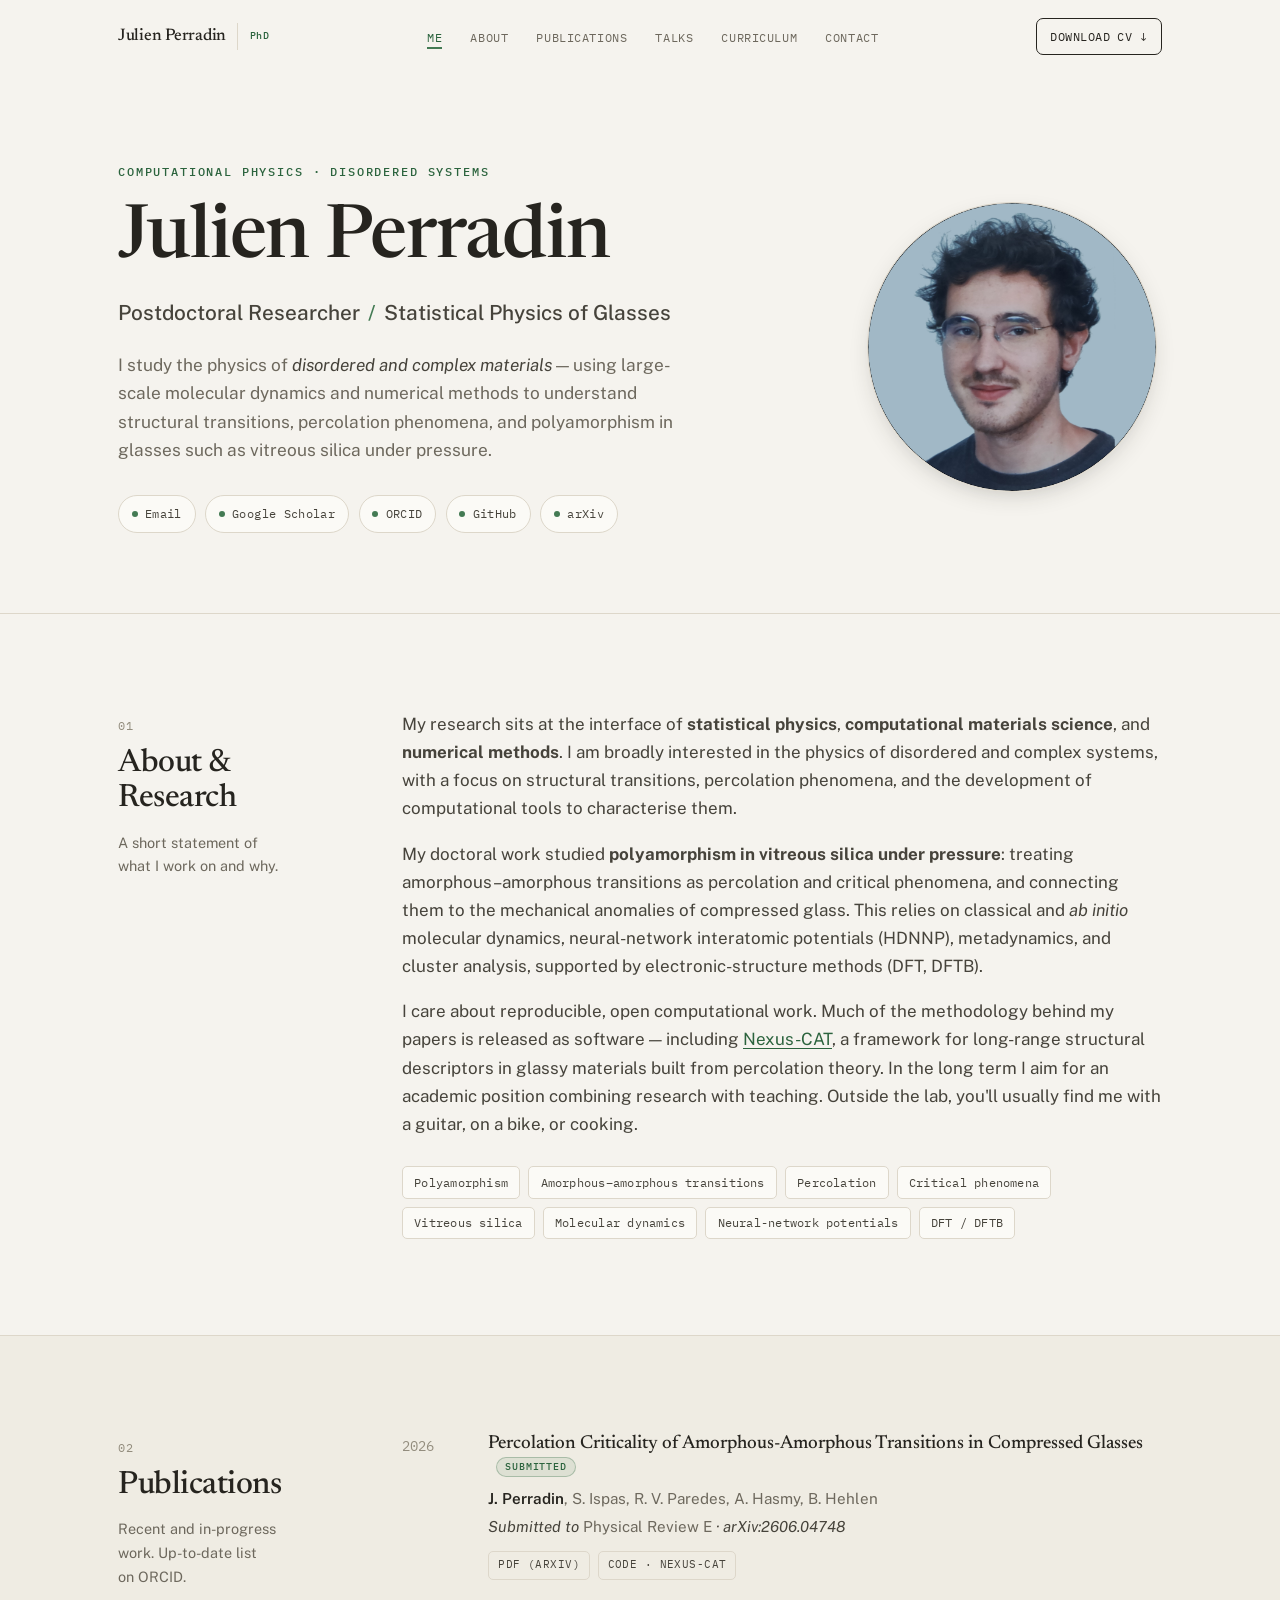
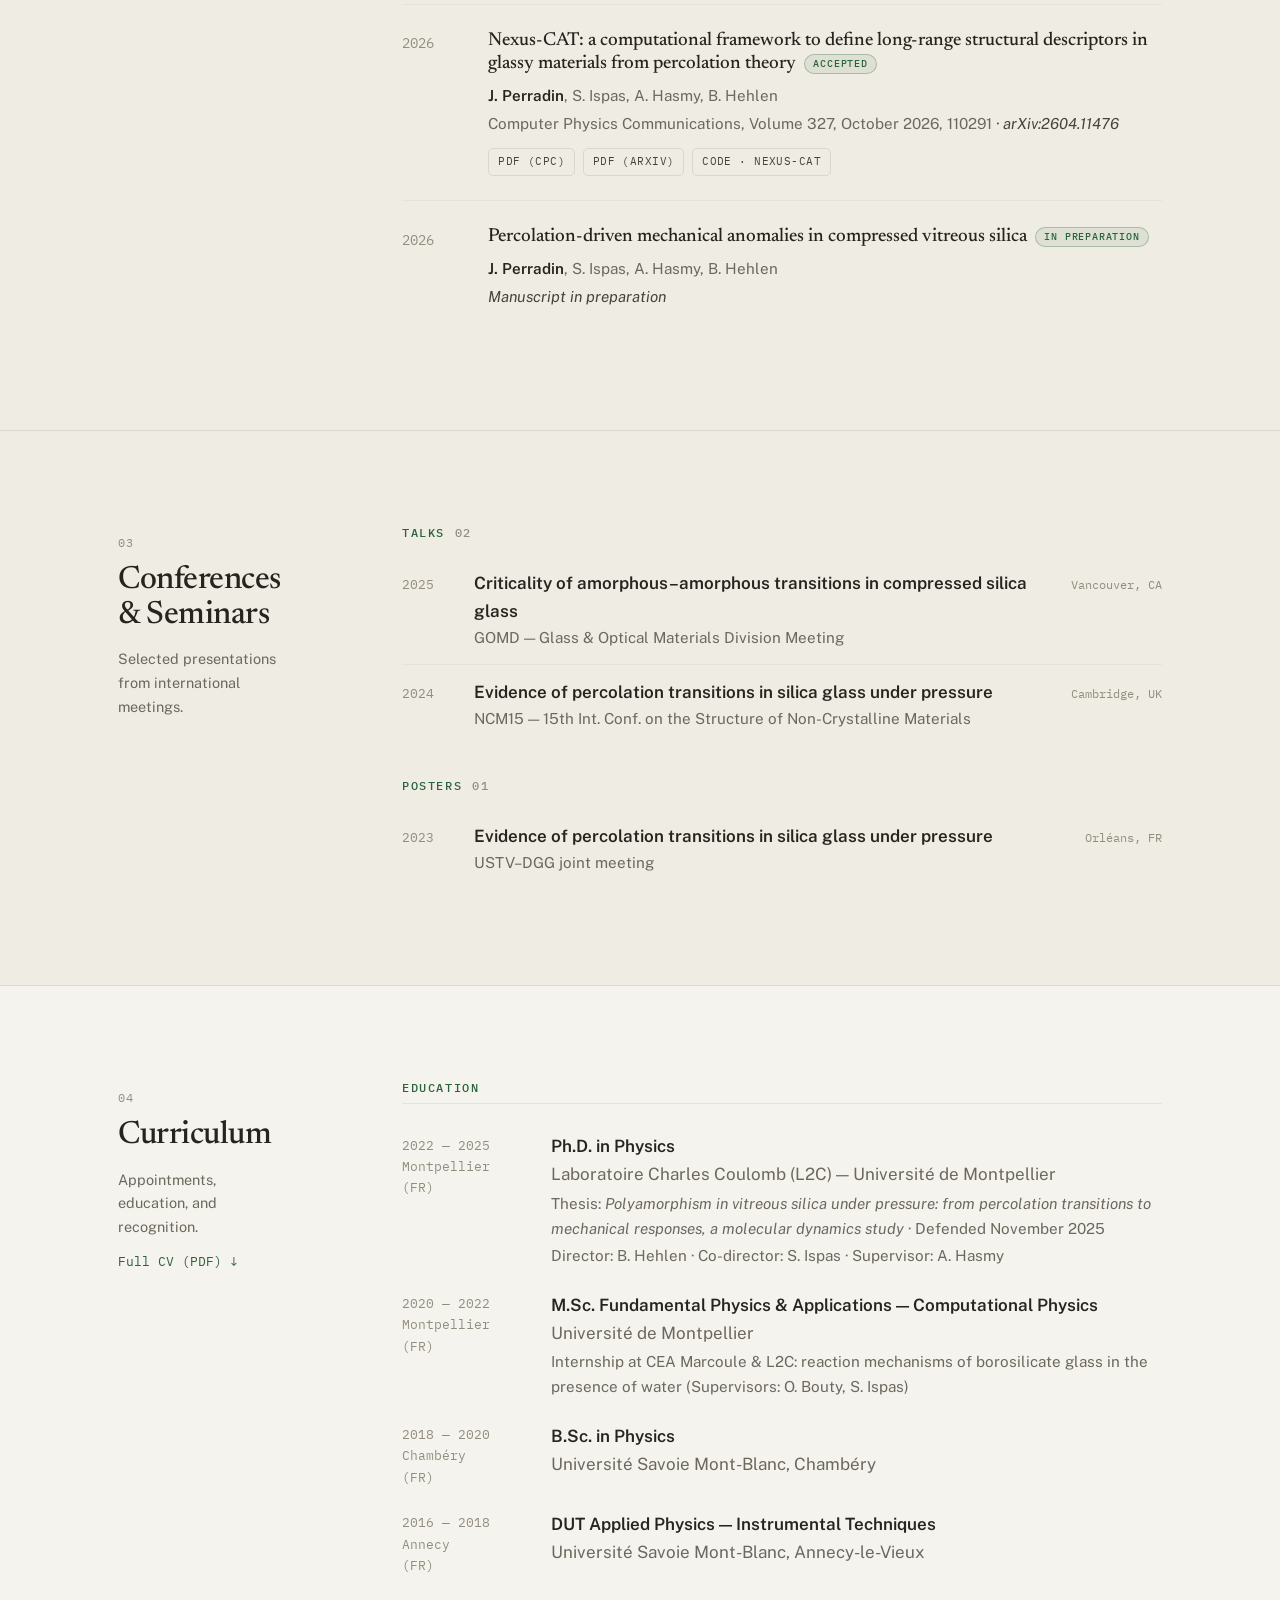
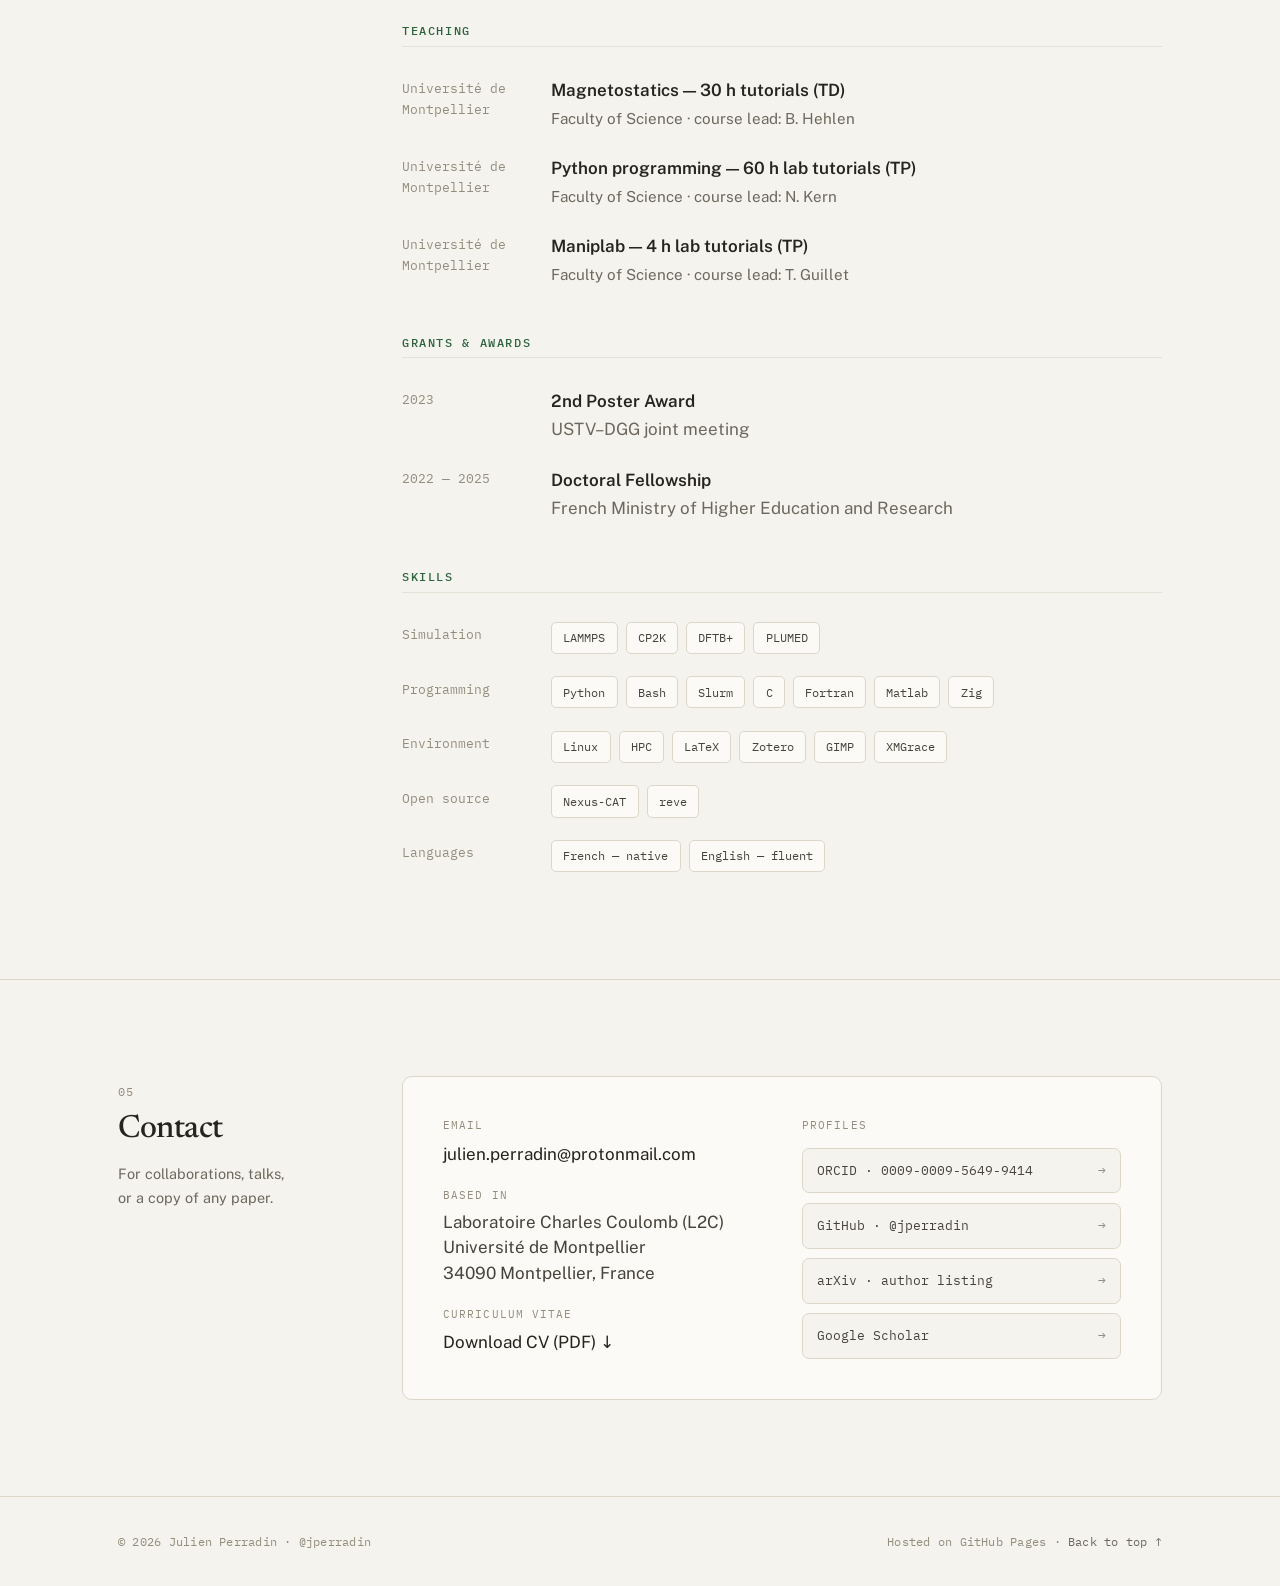
==== index.html @ b40b428d "update" ====
<!DOCTYPE html>
<html lang="en" data-direction="editorial" data-accent="sage">
<head>
<meta charset="UTF-8" />
<meta name="viewport" content="width=device-width, initial-scale=1.0" />
<title>Julien Perradin — Computational Physics of Disordered Materials</title>
<meta name="description" content="Dr. Julien Perradin — computational physicist working on statistical physics, disordered systems, and polyamorphism in glasses such as vitreous silica under pressure." />

<link rel="preconnect" href="https://fonts.googleapis.com" />
<link rel="preconnect" href="https://fonts.gstatic.com" crossorigin />
<link href="https://fonts.googleapis.com/css2?family=Newsreader:ital,opsz,wght@0,6..72,400;0,6..72,500;1,6..72,400;1,6..72,500&family=Public+Sans:wght@400;500;600;700&family=IBM+Plex+Mono:wght@400;500&display=swap" rel="stylesheet" />

<meta name="theme-color" content="#f5f3ee" />
<link rel="icon" href="assets/favicon.svg" type="image/svg+xml" />
<link rel="stylesheet" href="styles.css" />
</head>
<body>

<!-- ============================ HEADER ============================ -->
<header class="site-header" id="siteHeader">
  <nav class="nav" id="nav">
    <a href="#top" class="brand">
      <span>Julien Perradin</span>
      <span class="brand-mark">PhD</span>
    </a>
    <ul class="nav-links" id="navLinks">
      <li><a href="#me">Me</a></li>
      <li><a href="#about">About</a></li>
      <li><a href="#publications">Publications</a></li>
      <li><a href="#talks">Talks</a></li>
      <li><a href="#curriculum">Curriculum</a></li>
      <li><a href="#contact">Contact</a></li>
    </ul>
    <a href="assets/Perradin-CV.pdf" class="nav-cta" id="cvBtn">Download CV ↓</a>
    <button class="nav-toggle" id="navToggle" aria-label="Toggle menu" aria-expanded="false">
      <span></span><span></span><span></span>
    </button>
  </nav>
</header>

<main id="top">

  <!-- ============================ HERO ============================ -->
  <section class="hero wrap" id="me">
    <div class="hero-grid">
      <div>
        <span class="eyebrow">Computational Physics · Disordered Systems</span>
        <h1>Julien Perradin</h1>
        <p class="role">Postdoctoral Researcher<span class="sep">/</span>Statistical Physics of Glasses</p>
        <p class="lede">
          I study the physics of <em>disordered and complex materials</em> — using large-scale
          molecular dynamics and numerical methods to understand structural transitions,
          percolation phenomena, and polyamorphism in glasses such as vitreous silica under
          pressure.
        </p>
        <div class="quick-links">
          <a href="mailto:julien.perradin@protonmail.com"><span class="dot"></span>Email</a>
          <a href="https://scholar.google.com/citations?hl=en&user=xru1X6YAAAAJ" target="_blank" rel="noopener"><span class="dot"></span>Google Scholar</a>
          <a href="https://orcid.org/0009-0009-5649-9414" target="_blank" rel="noopener"><span class="dot"></span>ORCID</a>
          <a href="https://github.com/jperradin" target="_blank" rel="noopener"><span class="dot"></span>GitHub</a>
          <a href="https://arxiv.org/search/cond-mat?searchtype=author&query=Perradin,+J" target="_blank" rel="noopener"><span class="dot"></span>arXiv</a>
        </div>
      </div>
      <div class="portrait">
        <img src="assets/julien.jpg" alt="Portrait" width="580" height="580" />
      </div>
    </div>
  </section>

  <!-- ============================ ABOUT ============================ -->
  <section class="section" id="about">
    <div class="wrap section-grid">
      <div class="section-meta">
        <span class="num">01</span>
        <h2>About &amp; Research</h2>
        <p class="meta-note">A short statement of what I work on and why.</p>
      </div>
      <div class="prose">
        <p>
          My research sits at the interface of <strong>statistical physics</strong>,
          <strong>computational materials science</strong>, and <strong>numerical methods</strong>.
          I am broadly interested in the physics of disordered and complex systems, with a focus
          on structural transitions, percolation phenomena, and the development of computational
          tools to characterise them.
        </p>
        <p>
          My doctoral work studied <strong>polyamorphism in vitreous silica under pressure</strong>:
          treating amorphous–amorphous transitions as percolation and critical phenomena, and
          connecting them to the mechanical anomalies of compressed glass. This relies on classical
          and <em>ab initio</em> molecular dynamics, neural-network interatomic potentials (HDNNP),
          metadynamics, and cluster analysis, supported by electronic-structure methods (DFT, DFTB).
        </p>
        <p>
          I care about reproducible, open computational work. Much of the methodology behind my
          papers is released as software — including <a href="https://github.com/jperradin" target="_blank" rel="noopener">Nexus-CAT</a>,
          a framework for long-range structural descriptors in glassy materials built from
          percolation theory. In the long term I aim for an academic position combining research
          with teaching. Outside the lab, you'll usually find me with a guitar, on a bike, or cooking.
        </p>
        <div class="topics" role="list" aria-label="Research topics">
          <span role="listitem">Polyamorphism</span>
          <span role="listitem">Amorphous–amorphous transitions</span>
          <span role="listitem">Percolation</span>
          <span role="listitem">Critical phenomena</span>
          <span role="listitem">Vitreous silica</span>
          <span role="listitem">Molecular dynamics</span>
          <span role="listitem">Neural-network potentials</span>
          <span role="listitem">DFT / DFTB</span>
        </div>
      </div>
    </div>
  </section>

  <!-- ============================ PUBLICATIONS ============================ -->
  <section class="section section--alt" id="publications">
    <div class="wrap section-grid">
      <div class="section-meta">
        <span class="num">02</span>
        <h2>Publications</h2>
        <p class="meta-note">Recent and in-progress work. Up-to-date list on ORCID.</p>
      </div>
      <div class="pub-list">

        <article class="pub">
          <div class="year">2026</div>
          <div>
            <div class="pub-title">Percolation Criticality of Amorphous-Amorphous Transitions in Compressed Glasses<span class="status">submitted</span></div>
            <div class="authors"><span class="me">J. Perradin</span>, S. Ispas, R. V. Paredes, A. Hasmy, B. Hehlen</div>
            <div class="venue">Submitted to <span class="vol">Physical Review E</span> · arXiv:2606.04748</div>
            <div class="pub-links">
              <a href="https://arxiv.org/abs/2606.04748" target="_blank" rel="noopener">PDF (arXiv)</a>
              <a href="https://github.com/jperradin" target="_blank" rel="noopener">Code · Nexus-CAT</a>
            </div>
          </div>
        </article>

        <article class="pub">
          <div class="year">2026</div>
          <div>
            <div class="pub-title">Nexus-CAT: a computational framework to define long-range structural descriptors in glassy materials from percolation theory<span class="status">accepted</span></div>
            <div class="authors"><span class="me">J. Perradin</span>, S. Ispas, A. Hasmy, B. Hehlen</div>
            <div class="venue"><span class="vol">Computer Physics Communications, Volume 327, October 2026, 110291</span> · arXiv:2604.11476</div>
            <div class="pub-links">
              <a href="https://doi.org/10.1016/j.cpc.2026.110291" target="_blank" rel="noopener">PDF (CPC)</a>
              <a href="https://arxiv.org/abs/2604.11476" target="_blank" rel="noopener">PDF (arXiv)</a>
              <a href="https://github.com/jperradin" target="_blank" rel="noopener">Code · Nexus-CAT</a>
            </div>
          </div>
        </article>

        <article class="pub">
          <div class="year">2026</div>
          <div>
            <div class="pub-title">Percolation-driven mechanical anomalies in compressed vitreous silica<span class="status">in preparation</span></div>
            <div class="authors"><span class="me">J. Perradin</span>, S. Ispas, A. Hasmy, B. Hehlen</div>
            <div class="venue">Manuscript in preparation</div>
          </div>
        </article>

      </div>
    </div>
  </section>

  <!-- ============================ TALKS ============================ -->
  <section class="section section--alt" id="talks">
    <div class="wrap section-grid">
      <div class="section-meta">
        <span class="num">03</span>
        <h2>Conferences &amp; Seminars</h2>
        <p class="meta-note">Selected presentations from international meetings.</p>
      </div>
      <div>
        <div class="talks-group">
          <h3>Talks <span class="count">02</span></h3>
          <div class="talk">
            <div class="yr">2025</div>
            <div class="body">
              <div class="t-title">Criticality of amorphous–amorphous transitions in compressed silica glass</div>
              <div class="t-where">GOMD — Glass &amp; Optical Materials Division Meeting</div>
            </div>
            <div class="place">Vancouver, CA</div>
          </div>
          <div class="talk">
            <div class="yr">2024</div>
            <div class="body">
              <div class="t-title">Evidence of percolation transitions in silica glass under pressure</div>
              <div class="t-where">NCM15 — 15th Int. Conf. on the Structure of Non-Crystalline Materials</div>
            </div>
            <div class="place">Cambridge, UK</div>
          </div>
        </div>

        <div class="talks-group">
          <h3>Posters <span class="count">01</span></h3>
          <div class="talk">
            <div class="yr">2023</div>
            <div class="body">
              <div class="t-title">Evidence of percolation transitions in silica glass under pressure</div>
              <div class="t-where">USTV–DGG joint meeting</div>
            </div>
            <div class="place">Orléans, FR</div>
          </div>
        </div>
      </div>
    </div>
  </section>

  <!-- ============================ CURRICULUM ============================ -->
  <section class="section" id="curriculum">
    <div class="wrap section-grid">
      <div class="section-meta">
        <span class="num">04</span>
        <h2>Curriculum</h2>
        <p class="meta-note">Appointments, education, and recognition.</p>
        <p class="meta-note" style="margin-top:.6rem">
          <a href="assets/Perradin-CV.pdf" style="color:var(--accent-strong);font-family:var(--font-mono);font-size:.8rem;text-decoration:none">Full CV (PDF) ↓</a>
        </p>
      </div>
      <div>
        <div class="cv-block">
          <h3>Education</h3>
          <div class="cv-entry">
            <div class="when">2022 — 2025<br />Montpellier<br />(FR)</div>
            <div class="what">
              <div class="role">Ph.D. in Physics</div>
              <div class="place">Laboratoire Charles Coulomb (L2C) — Université de Montpellier</div>
              <div class="detail">Thesis: <em>Polyamorphism in vitreous silica under pressure: from percolation transitions to mechanical responses, a molecular dynamics study</em> · Defended November 2025</div>
              <div class="detail">Director: B. Hehlen · Co-director: S. Ispas · Supervisor: A. Hasmy</div>
            </div>
          </div>
          <div class="cv-entry">
            <div class="when">2020 — 2022<br />Montpellier<br />(FR)</div>
            <div class="what">
              <div class="role">M.Sc. Fundamental Physics &amp; Applications — Computational Physics</div>
              <div class="place">Université de Montpellier</div>
              <div class="detail">Internship at CEA Marcoule &amp; L2C: reaction mechanisms of borosilicate glass in the presence of water (Supervisors: O. Bouty, S. Ispas)</div>
            </div>
          </div>
          <div class="cv-entry">
            <div class="when">2018 — 2020<br />Chambéry<br />(FR)</div>
            <div class="what">
              <div class="role">B.Sc. in Physics</div>
              <div class="place">Université Savoie Mont-Blanc, Chambéry</div>
            </div>
          </div>
          <div class="cv-entry">
            <div class="when">2016 — 2018<br />Annecy<br />(FR)</div>
            <div class="what">
              <div class="role">DUT Applied Physics — Instrumental Techniques</div>
              <div class="place">Université Savoie Mont-Blanc, Annecy-le-Vieux</div>
            </div>
          </div>
        </div>

        <div class="cv-block">
          <h3>Teaching</h3>
          <div class="cv-entry">
            <div class="when">Université de<br />Montpellier</div>
            <div class="what">
              <div class="role">Magnetostatics — 30 h tutorials (TD)</div>
              <div class="detail">Faculty of Science · course lead: B. Hehlen</div>
            </div>
          </div>
          <div class="cv-entry">
            <div class="when">Université de<br />Montpellier</div>
            <div class="what">
              <div class="role">Python programming — 60 h lab tutorials (TP)</div>
              <div class="detail">Faculty of Science · course lead: N. Kern</div>
            </div>
          </div>
          <div class="cv-entry">
            <div class="when">Université de<br />Montpellier</div>
            <div class="what">
              <div class="role">Maniplab — 4 h lab tutorials (TP)</div>
              <div class="detail">Faculty of Science · course lead: T. Guillet</div>
            </div>
          </div>
        </div>

        <div class="cv-block">
          <h3>Grants &amp; Awards</h3>
          <div class="cv-entry">
            <div class="when">2023</div>
            <div class="what"><div class="role">2nd Poster Award</div><div class="place">USTV–DGG joint meeting</div></div>
          </div>
          <div class="cv-entry">
            <div class="when">2022 — 2025</div>
            <div class="what"><div class="role">Doctoral Fellowship</div><div class="place">French Ministry of Higher Education and Research</div></div>
          </div>
        </div>

        <div class="cv-block">
          <h3>Skills</h3>
          <div class="cv-entry">
            <div class="when">Simulation</div>
            <div class="what"><div class="skills"><span>LAMMPS</span><span>CP2K</span><span>DFTB+</span><span>PLUMED</span></div></div>
          </div>
          <div class="cv-entry">
            <div class="when">Programming</div>
            <div class="what"><div class="skills"><span>Python</span><span>Bash</span><span>Slurm</span><span>C</span><span>Fortran</span><span>Matlab</span><span>Zig</span></div></div>
          </div>
          <div class="cv-entry">
            <div class="when">Environment</div>
            <div class="what"><div class="skills"><span>Linux</span><span>HPC</span><span>LaTeX</span><span>Zotero</span><span>GIMP</span><span>XMGrace</span></div></div>
          </div>
          <div class="cv-entry">
            <div class="when">Open source</div>
            <div class="what"><div class="skills"><span>Nexus-CAT</span><span>reve</span></div></div>
          </div>
          <div class="cv-entry">
            <div class="when">Languages</div>
            <div class="what"><div class="skills"><span>French — native</span><span>English — fluent</span></div></div>
          </div>
        </div>
      </div>
    </div>
  </section>


  <!-- ============================ CONTACT ============================ -->
  <section class="section" id="contact">
    <div class="wrap section-grid">
      <div class="section-meta">
        <span class="num">05</span>
        <h2>Contact</h2>
        <p class="meta-note">For collaborations, talks, or a copy of any paper.</p>
      </div>
      <div class="contact-card">
        <div>
          <div class="field">
            <span class="lbl">Email</span>
            <a href="mailto:julien.perradin@protonmail.com">julien.perradin@protonmail.com</a>
          </div>
          <div class="field">
            <span class="lbl">Based in</span>
            <address>
              Laboratoire Charles Coulomb (L2C)<br />
              Université de Montpellier<br />
              34090 Montpellier, France
            </address>
          </div>
          <div class="field">
            <span class="lbl">Curriculum Vitae</span>
            <a href="assets/Perradin-CV.pdf">Download CV (PDF) ↓</a>
          </div>
        </div>
        <div>
          <div class="field" style="margin-bottom:.8rem">
            <span class="lbl">Profiles</span>
          </div>
          <div class="social-row">
            <a href="https://orcid.org/0009-0009-5649-9414" target="_blank" rel="noopener"><span>ORCID · 0009-0009-5649-9414</span><span class="arr">→</span></a>
            <a href="https://github.com/jperradin" target="_blank" rel="noopener"><span>GitHub · @jperradin</span><span class="arr">→</span></a>
            <a href="https://arxiv.org/search/cond-mat?searchtype=author&query=Perradin,+J" target="_blank" rel="noopener"><span>arXiv · author listing</span><span class="arr">→</span></a>
            <a href="https://scholar.google.com/citations?hl=en&user=xru1X6YAAAAJ" target="_blank" rel="noopener"><span>Google Scholar</span><span class="arr">→</span></a>
          </div>
        </div>
      </div>
    </div>
  </section>

</main>

<!-- ============================ FOOTER ============================ -->
<footer class="site-footer">
  <div class="wrap">
    <p>© <span id="year">2026</span> Julien Perradin · @jperradin</p>
    <p>Hosted on GitHub Pages · <a href="#top">Back to top ↑</a></p>
  </div>
</footer>

<script src="main.js"></script>


</body>
</html>
---- styles.css ----
/* ============================================================
   Julien Perradin — academic site
   Palette: warm stone + sage. Three switchable type directions.
   Theming is driven entirely by [data-direction] / [data-accent]
   on <html>, so the site needs no JS to render a chosen look.
   ============================================================ */

/* ---- Reset ------------------------------------------------ */
*, *::before, *::after { box-sizing: border-box; }
* { margin: 0; padding: 0; }
html { -webkit-text-size-adjust: 100%; scroll-behavior: smooth; scroll-padding-top: 92px; }
img { max-width: 100%; display: block; }
a { color: inherit; }

/* ---- Color tokens ----------------------------------------- */
:root {
  --bg:        #f5f3ee;
  --bg-2:      #efece3;
  --surface:   #fbfaf6;
  --ink:       #26241f;
  --ink-soft:  #46433b;
  --muted:     #6d685d;
  --faint:     #938d7e;
  --line:      #ddd7ca;
  --line-soft: #e7e2d7;

  /* accent (sage default) — L/C held constant, only hue varies between options */
  --accent:        oklch(0.53 0.085 152);
  --accent-strong: oklch(0.45 0.085 152);
  --accent-tint:   oklch(0.53 0.085 152 / 0.10);

  --maxw: 1140px;
  --gut: clamp(1.25rem, 4vw, 3rem);

  --head-weight: 500;
  --head-spacing: -0.015em;

  --font-display: 'Newsreader', Georgia, serif;
  --font-body: 'Public Sans', system-ui, sans-serif;
  --font-mono: 'IBM Plex Mono', ui-monospace, monospace;
}

/* ---- Base ------------------------------------------------- */
body {
  font-family: var(--font-body);
  background: var(--bg);
  color: var(--ink);
  font-size: 17px;
  line-height: 1.65;
  font-weight: 400;
  -webkit-font-smoothing: antialiased;
  text-rendering: optimizeLegibility;
}

h1, h2, h3, h4 {
  font-family: var(--font-display);
  font-weight: var(--head-weight);
  letter-spacing: var(--head-spacing);
  line-height: 1.1;
  color: var(--ink);
  text-wrap: balance;
}

p { text-wrap: pretty; }

/* mono label utility */
.eyebrow {
  font-family: var(--font-mono);
  font-size: 0.72rem;
  letter-spacing: 0.16em;
  text-transform: uppercase;
  color: var(--accent-strong);
  font-weight: 500;
}

/* ---- Layout primitives ------------------------------------ */
.wrap { max-width: var(--maxw); margin: 0 auto; padding-inline: var(--gut); }

.section { padding-block: clamp(3.5rem, 8vw, 6rem); border-top: 1px solid var(--line); }
.section--alt { background: var(--bg-2); }

.section-grid {
  display: grid;
  grid-template-columns: 220px 1fr;
  gap: clamp(2rem, 5vw, 5rem);
  align-items: start;
}
.section-meta { position: sticky; top: 108px; }
.section-meta .num {
  font-family: var(--font-mono);
  font-size: 0.72rem;
  color: var(--faint);
  letter-spacing: 0.1em;
}
.section-meta h2 {
  font-size: clamp(1.5rem, 2.6vw, 2rem);
  margin-top: 0.5rem;
}
.section-meta .meta-note {
  margin-top: 0.9rem;
  font-size: 0.9rem;
  color: var(--muted);
  max-width: 19ch;
}

@media (max-width: 820px) {
  .section-grid { grid-template-columns: 1fr; gap: 1.75rem; }
  .section-meta { position: static; }
  .section-meta .meta-note { max-width: 40ch; }
}

/* ============================================================
   Header / nav
   ============================================================ */
.site-header {
  position: sticky; top: 0; z-index: 50;
  background: color-mix(in oklab, var(--bg) 88%, transparent);
  backdrop-filter: saturate(140%) blur(10px);
  border-bottom: 1px solid transparent;
  transition: border-color .25s, padding .25s, background .25s;
}
.site-header.scrolled { border-bottom-color: var(--line); }
.nav {
  max-width: var(--maxw); margin: 0 auto;
  padding: 1.1rem var(--gut);
  display: flex; align-items: center; justify-content: space-between;
  gap: 1.5rem;
  transition: padding .25s;
}
.site-header.scrolled .nav { padding-block: 0.7rem; }
.brand {
  font-family: var(--font-display);
  font-weight: var(--head-weight);
  font-size: 1.05rem;
  letter-spacing: var(--head-spacing);
  text-decoration: none;
  display: flex; align-items: center; gap: 0.7rem;
  white-space: nowrap;
}
.brand .brand-mark {
  font-family: var(--font-mono);
  font-size: 0.62rem;
  color: var(--accent-strong);
  letter-spacing: 0.08em;
  flex: none;
  padding-left: 0.7rem;
  border-left: 1px solid var(--line);
  align-self: stretch;
  display: flex; align-items: center;
}
.nav-links { display: flex; align-items: center; gap: 0.35rem; list-style: none; }
.nav-links a {
  font-family: var(--font-mono);
  font-size: 0.74rem;
  letter-spacing: 0.05em;
  text-transform: uppercase;
  text-decoration: none;
  color: var(--muted);
  padding: 0.5rem 0.7rem;
  border-radius: 6px;
  transition: color .15s, background .15s;
  position: relative;
}
.nav-links a:hover { color: var(--ink); }
.nav-links a.active { color: var(--accent-strong); }
.nav-links a.active::after {
  content: ""; position: absolute; left: 0.7rem; right: 0.7rem; bottom: 0.28rem;
  height: 1.5px; background: var(--accent);
}
.nav-cta {
  font-family: var(--font-mono);
  font-size: 0.74rem; letter-spacing: 0.04em;
  text-transform: uppercase; text-decoration: none;
  padding: 0.5rem 0.85rem;
  border: 1px solid var(--ink);
  border-radius: 7px;
  color: var(--ink);
  transition: background .15s, color .15s;
  white-space: nowrap;
}
.nav-cta:hover { background: var(--ink); color: var(--bg); }

.nav-toggle { display: none; background: none; border: 0; cursor: pointer; padding: 0.4rem; }
.nav-toggle span { display: block; width: 22px; height: 2px; background: var(--ink); margin: 4px 0; transition: .25s; }

@media (max-width: 760px) {
  .nav-links, .nav > .nav-cta { 
    position: absolute; top: 100%; left: 0; right: 0;
    flex-direction: column; align-items: stretch;
    background: var(--surface);
    border-bottom: 1px solid var(--line);
    padding: 0.75rem var(--gut) 1.25rem;
    gap: 0.15rem;
    transform: translateY(-8px); opacity: 0; pointer-events: none;
    transition: .2s;
  }
  .nav.open .nav-links { transform: none; opacity: 1; pointer-events: auto; }
  .nav-links a { padding: 0.7rem 0.5rem; font-size: 0.8rem; }
  .nav-links a.active::after { display: none; }
  .nav-cta { display: none; }
  .nav-toggle { display: block; }
}

/* ============================================================
   Hero
   ============================================================ */
.hero { padding-top: clamp(3rem, 7vw, 5.5rem); padding-bottom: clamp(3rem, 7vw, 5rem); }
.hero-grid {
  display: grid;
  grid-template-columns: 1fr 300px;
  gap: clamp(2rem, 5vw, 4.5rem);
  align-items: center;
}
.hero .eyebrow { margin-bottom: 1.4rem; display: block; }
.hero h1 {
  font-size: clamp(2.6rem, 6.5vw, 4.6rem);
  line-height: 1.02;
  margin-bottom: 1.1rem;
}
.hero .role {
  font-size: clamp(1.05rem, 2vw, 1.3rem);
  color: var(--ink-soft);
  font-weight: 500;
  margin-bottom: 1.3rem;
}
.hero .role .sep { color: var(--accent); padding: 0 0.4em; }
.hero .lede {
  font-size: 1.08rem;
  color: var(--muted);
  max-width: 54ch;
  margin-bottom: 1.9rem;
}
.hero .lede em { color: var(--ink-soft); font-style: italic; }

.quick-links { display: flex; flex-wrap: wrap; gap: 0.6rem; }
.quick-links a {
  font-family: var(--font-mono);
  font-size: 0.74rem; letter-spacing: 0.03em;
  text-decoration: none; color: var(--ink-soft);
  display: inline-flex; align-items: center; gap: 0.45rem;
  padding: 0.5rem 0.8rem;
  border: 1px solid var(--line);
  border-radius: 999px;
  background: var(--surface);
  transition: border-color .15s, color .15s, transform .15s;
}
.quick-links a:hover { border-color: var(--accent); color: var(--accent-strong); transform: translateY(-1px); }
.quick-links a .dot { width: 6px; height: 6px; border-radius: 50%; background: var(--accent); }

/* portrait */
.portrait {
  display: flex; align-items: center; justify-content: center;
}
.portrait img {
  width: clamp(190px, 24vw, 290px); height: clamp(190px, 24vw, 290px);
  border-radius: 50%; object-fit: cover;
  border: 1px solid var(--line);
  box-shadow: 0 8px 30px -16px rgba(38,36,31,0.45);
}

@media (max-width: 820px) {
  .hero-grid { grid-template-columns: 1fr; }
  .portrait { justify-content: flex-start; order: -1; }
  .portrait img { width: 168px; height: 168px; }
}

/* ============================================================
   About / research statement
   ============================================================ */
.prose p + p { margin-top: 1.1rem; }
.prose p { color: var(--ink-soft); }
.prose a { color: var(--accent-strong); text-underline-offset: 3px; text-decoration-thickness: 1px; }

.topics { display: flex; flex-wrap: wrap; gap: 0.5rem; margin-top: 1.8rem; }
.topics span {
  font-family: var(--font-mono);
  font-size: 0.72rem; letter-spacing: 0.02em;
  color: var(--ink-soft);
  border: 1px solid var(--line);
  background: var(--surface);
  padding: 0.35rem 0.7rem; border-radius: 5px;
}

/* ============================================================
   Publications
   ============================================================ */
.pub-list { display: flex; flex-direction: column; }
.pub {
  display: grid;
  grid-template-columns: 64px 1fr;
  gap: 1.4rem;
  padding: 1.5rem 0;
  border-top: 1px solid var(--line-soft);
}
.pub:first-child { border-top: 0; padding-top: 0; }
.pub .year { font-family: var(--font-mono); font-size: 0.85rem; color: var(--faint); padding-top: 0.2rem; }
.pub .pub-title { font-size: 1.18rem; font-weight: var(--head-weight); font-family: var(--font-display); line-height: 1.25; margin-bottom: 0.45rem; }
.pub .authors { font-size: 0.95rem; color: var(--muted); margin-bottom: 0.2rem; }
.pub .authors .me { color: var(--ink); font-weight: 600; }
.pub .venue { font-size: 0.95rem; color: var(--ink-soft); font-style: italic; }
.pub .venue .vol { font-style: normal; color: var(--muted); }
.pub .status {
  display: inline-block;
  font-family: var(--font-mono); font-size: 0.62rem; letter-spacing: 0.08em; text-transform: uppercase;
  color: var(--accent-strong); background: var(--accent-tint);
  border: 1px solid color-mix(in oklab, var(--accent) 35%, transparent);
  padding: 0.18rem 0.5rem; border-radius: 999px; vertical-align: 0.12em; margin-left: 0.5rem;
}
.pub-links { display: flex; flex-wrap: wrap; gap: 0.5rem; margin-top: 0.7rem; }
.pub-links a {
  font-family: var(--font-mono); font-size: 0.68rem; letter-spacing: 0.04em; text-transform: uppercase;
  text-decoration: none; color: var(--ink-soft);
  border: 1px solid var(--line); border-radius: 5px;
  padding: 0.28rem 0.55rem;
  transition: border-color .15s, color .15s, background .15s;
}
.pub-links a:hover { border-color: var(--accent); color: var(--accent-strong); background: var(--accent-tint); }

@media (max-width: 540px) {
  .pub { grid-template-columns: 1fr; gap: 0.4rem; }
  .pub .year { padding-top: 0; }
}

/* ============================================================
   Curriculum
   ============================================================ */
.cv-block + .cv-block { margin-top: 2.4rem; }
.cv-block > h3 {
  font-family: var(--font-mono);
  font-size: 0.72rem; letter-spacing: 0.14em; text-transform: uppercase;
  color: var(--accent-strong); font-weight: 500;
  margin-bottom: 1.1rem; padding-bottom: 0.5rem; border-bottom: 1px solid var(--line-soft);
}
.cv-entry {
  display: grid; grid-template-columns: 130px 1fr; gap: 1.2rem;
  padding: 0.7rem 0;
}
.cv-entry .when { font-family: var(--font-mono); font-size: 0.8rem; color: var(--faint); padding-top: 0.15rem; }
.cv-entry .what .role { font-weight: 600; color: var(--ink); }
.cv-entry .what .place { color: var(--muted); }
.cv-entry .what .detail { color: var(--muted); font-size: 0.95rem; margin-top: 0.15rem; }

.skills { display: flex; flex-wrap: wrap; gap: 0.5rem; }
.skills span {
  font-family: var(--font-mono); font-size: 0.72rem;
  color: var(--ink-soft); border: 1px solid var(--line);
  background: var(--surface); padding: 0.35rem 0.7rem; border-radius: 5px;
}

@media (max-width: 540px) {
  .cv-entry { grid-template-columns: 1fr; gap: 0.2rem; }
}

/* ============================================================
   Conferences & seminars
   ============================================================ */
.talks-group + .talks-group { margin-top: 2.2rem; }
.talks-group > h3 {
  font-family: var(--font-mono); font-size: 0.72rem; letter-spacing: 0.14em; text-transform: uppercase;
  color: var(--accent-strong); font-weight: 500; margin-bottom: 1rem;
  display: flex; align-items: baseline; gap: 0.6rem;
}
.talks-group > h3 .count { color: var(--faint); }
.talk {
  display: grid; grid-template-columns: 56px 1fr auto; gap: 1rem;
  padding: 0.85rem 0; border-top: 1px solid var(--line-soft);
  align-items: baseline;
}
.talk:first-of-type { border-top: 0; }
.talk .yr { font-family: var(--font-mono); font-size: 0.8rem; color: var(--faint); }
.talk .body .t-title { font-weight: 600; color: var(--ink); }
.talk .body .t-where { color: var(--muted); font-size: 0.95rem; }
.talk .place { font-family: var(--font-mono); font-size: 0.72rem; color: var(--faint); text-align: right; white-space: nowrap; }
.tag-invited { color: var(--accent-strong); }

@media (max-width: 620px) {
  .talk { grid-template-columns: 48px 1fr; }
  .talk .place { grid-column: 2; text-align: left; }
}

/* ============================================================
   Contact
   ============================================================ */
.contact-card {
  display: grid; grid-template-columns: 1fr 1fr; gap: 2.5rem;
  background: var(--surface); border: 1px solid var(--line);
  border-radius: 10px; padding: clamp(1.5rem, 4vw, 2.5rem);
}
.contact-card .field { margin-bottom: 1.2rem; }
.contact-card .field:last-child { margin-bottom: 0; }
.contact-card .field .lbl { font-family: var(--font-mono); font-size: 0.68rem; letter-spacing: 0.1em; text-transform: uppercase; color: var(--faint); display: block; margin-bottom: 0.3rem; }
.contact-card .field a, .contact-card .field span { color: var(--ink); text-decoration: none; }
.contact-card .field a:hover { color: var(--accent-strong); }
.contact-card .field address { font-style: normal; color: var(--ink-soft); line-height: 1.5; }
.social-row { display: flex; flex-direction: column; gap: 0.6rem; }
.social-row a {
  display: flex; align-items: center; justify-content: space-between;
  font-family: var(--font-mono); font-size: 0.8rem;
  text-decoration: none; color: var(--ink-soft);
  border: 1px solid var(--line); border-radius: 7px;
  padding: 0.7rem 0.9rem; background: var(--bg);
  transition: border-color .15s, color .15s, transform .15s;
}
.social-row a:hover { border-color: var(--accent); color: var(--accent-strong); transform: translateX(2px); }
.social-row a .arr { color: var(--faint); }
.social-row a:hover .arr { color: var(--accent); }

@media (max-width: 640px) { .contact-card { grid-template-columns: 1fr; gap: 1.6rem; } }

/* ============================================================
   Footer
   ============================================================ */
.site-footer {
  border-top: 1px solid var(--line);
  padding-block: 2.2rem;
}
.site-footer .wrap { display: flex; flex-wrap: wrap; justify-content: space-between; gap: 1rem; align-items: center; }
.site-footer p { font-family: var(--font-mono); font-size: 0.72rem; color: var(--faint); letter-spacing: 0.02em; }
.site-footer a { color: var(--muted); text-decoration: none; }
.site-footer a:hover { color: var(--accent-strong); }

/* ---- reveal-on-scroll (progressive enhancement) ----------- */
.reveal { opacity: 0; transform: translateY(14px); transition: opacity .6s ease, transform .6s ease; }
.reveal.in { opacity: 1; transform: none; }
@media (prefers-reduced-motion: reduce) {
  html { scroll-behavior: auto; }
  .reveal { opacity: 1; transform: none; transition: none; }
}
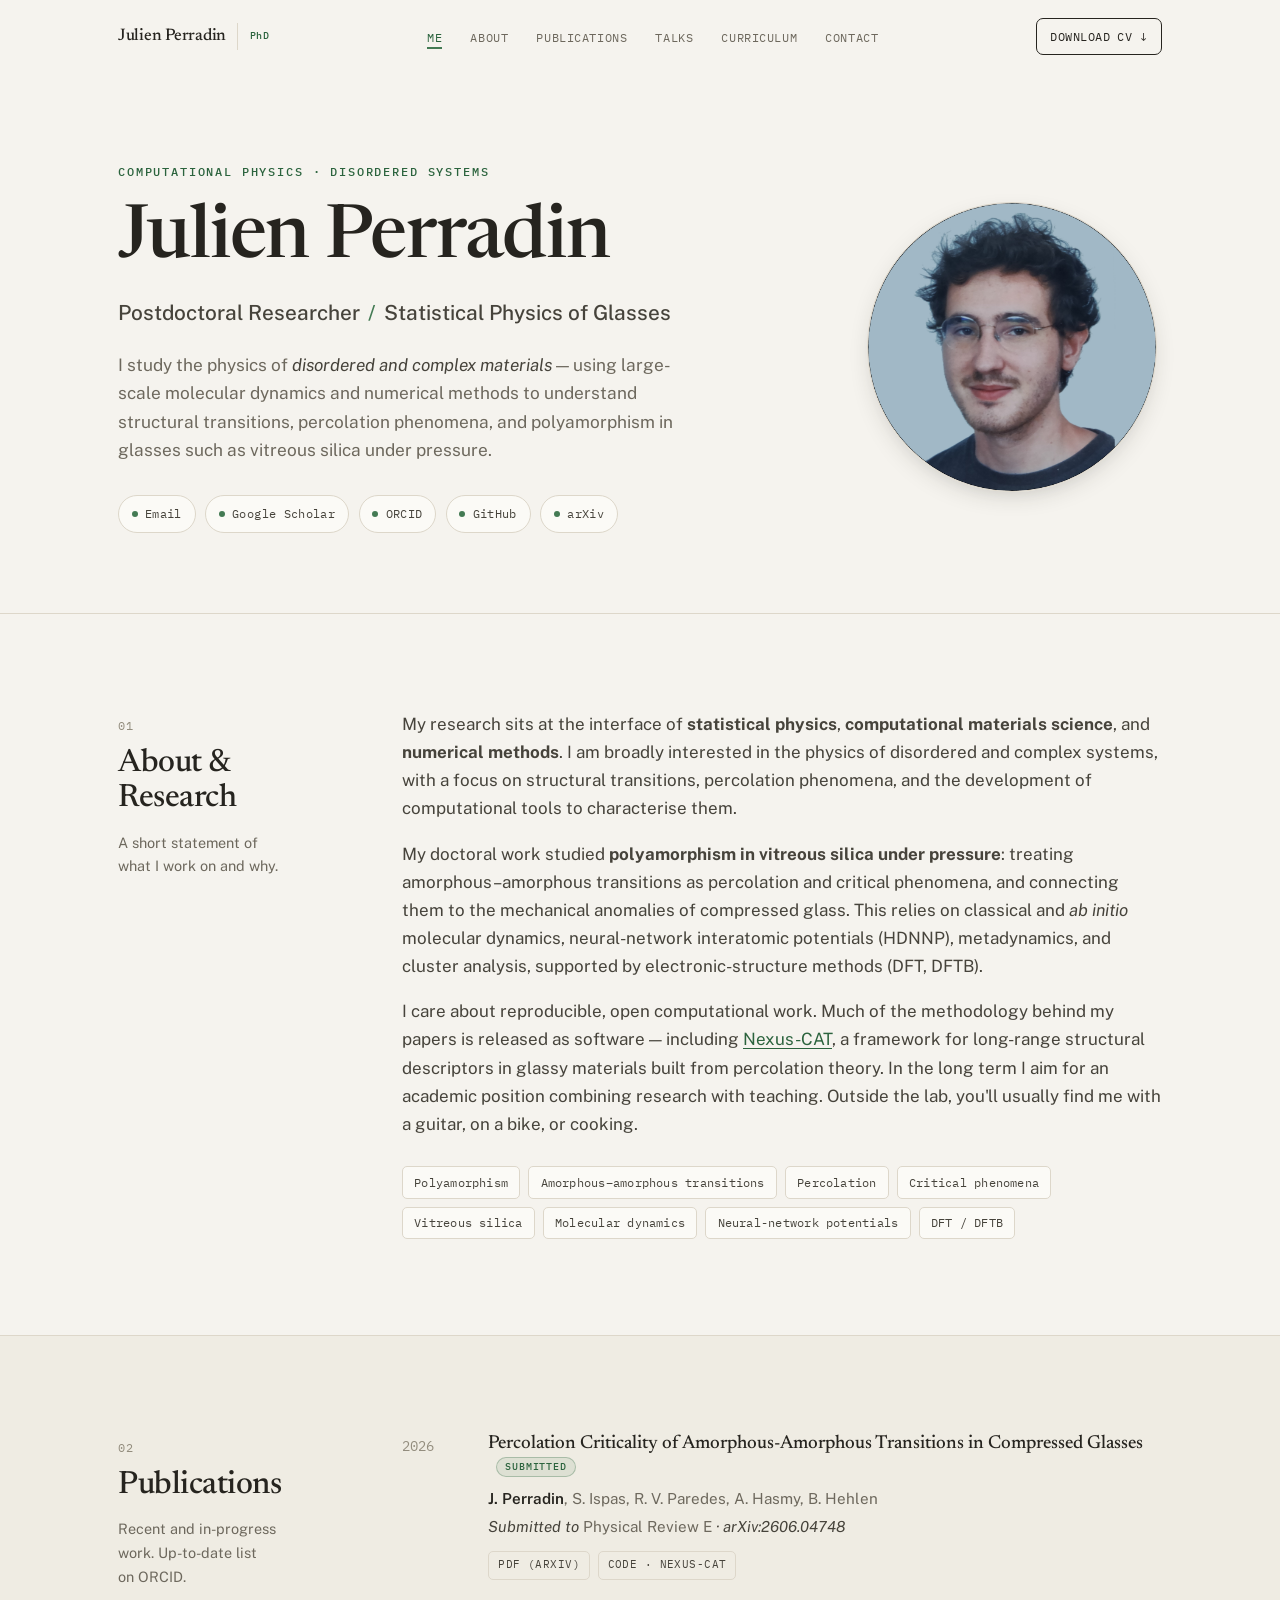
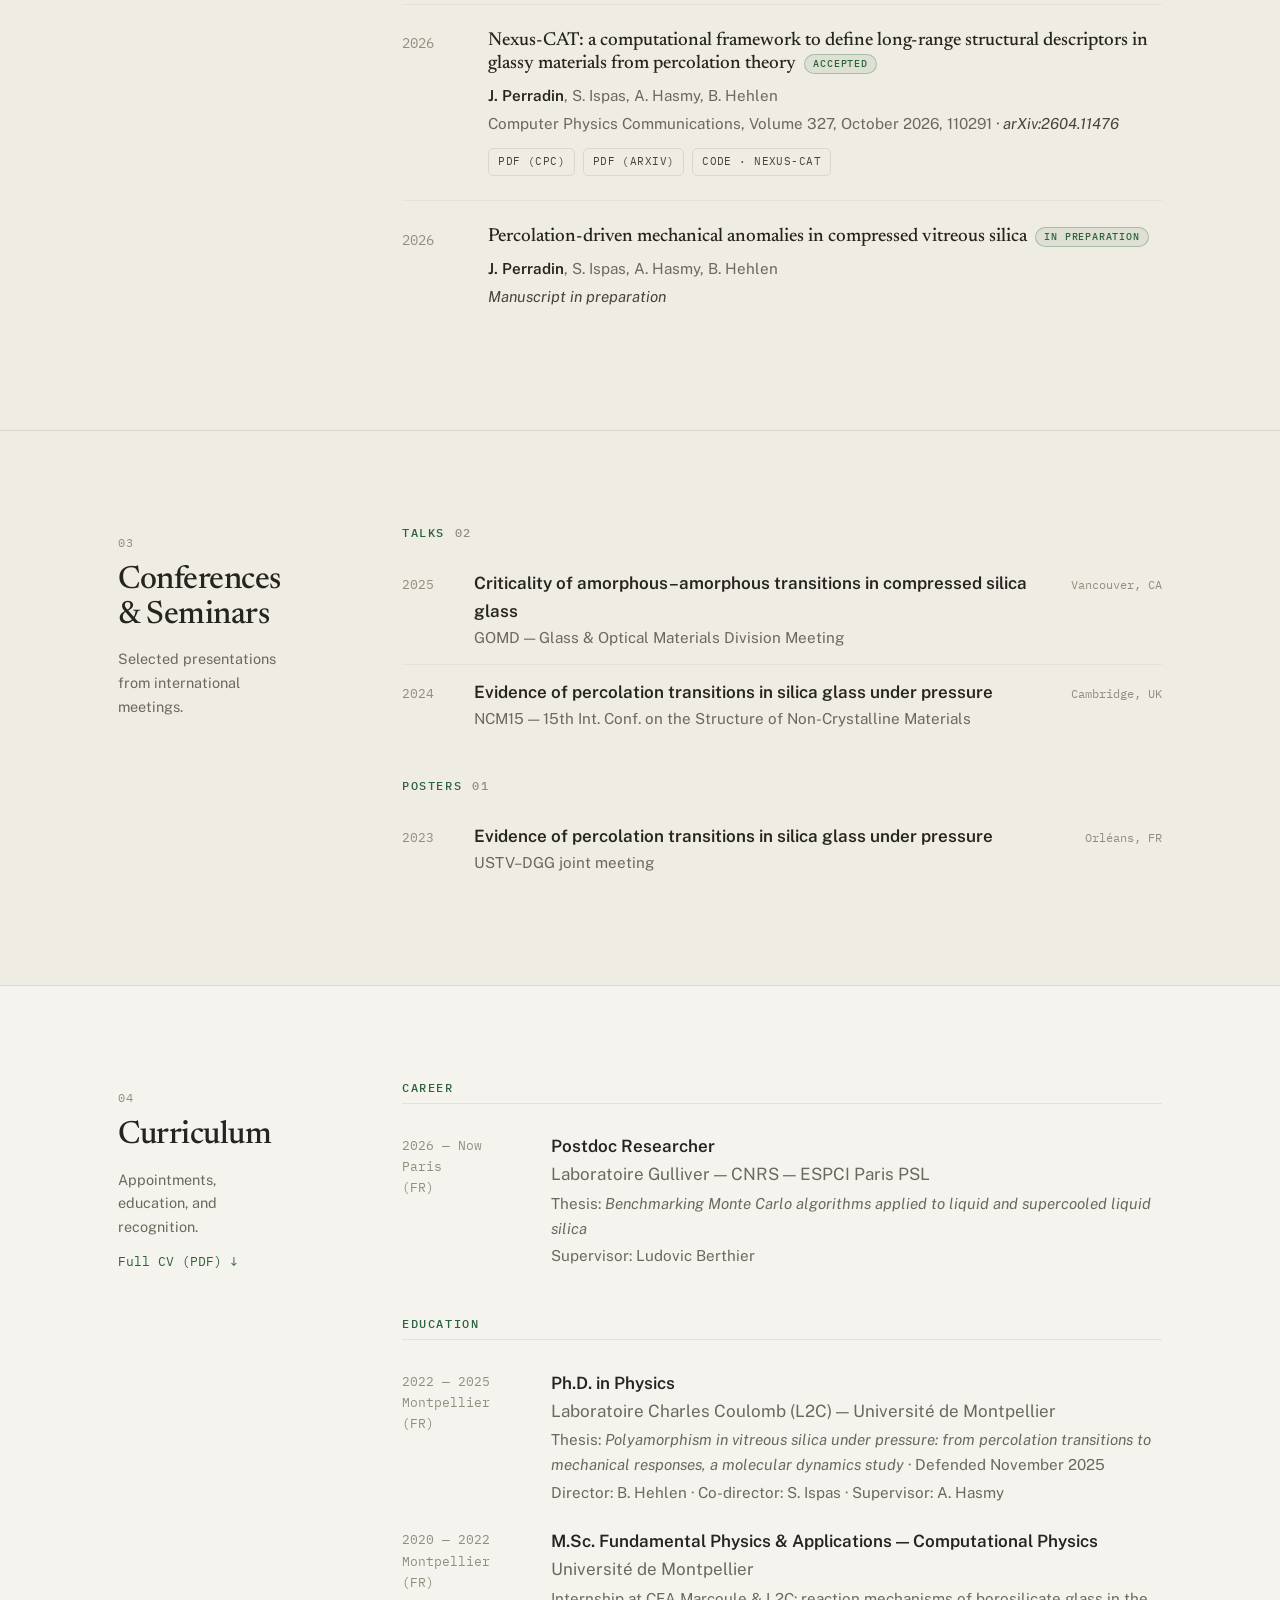
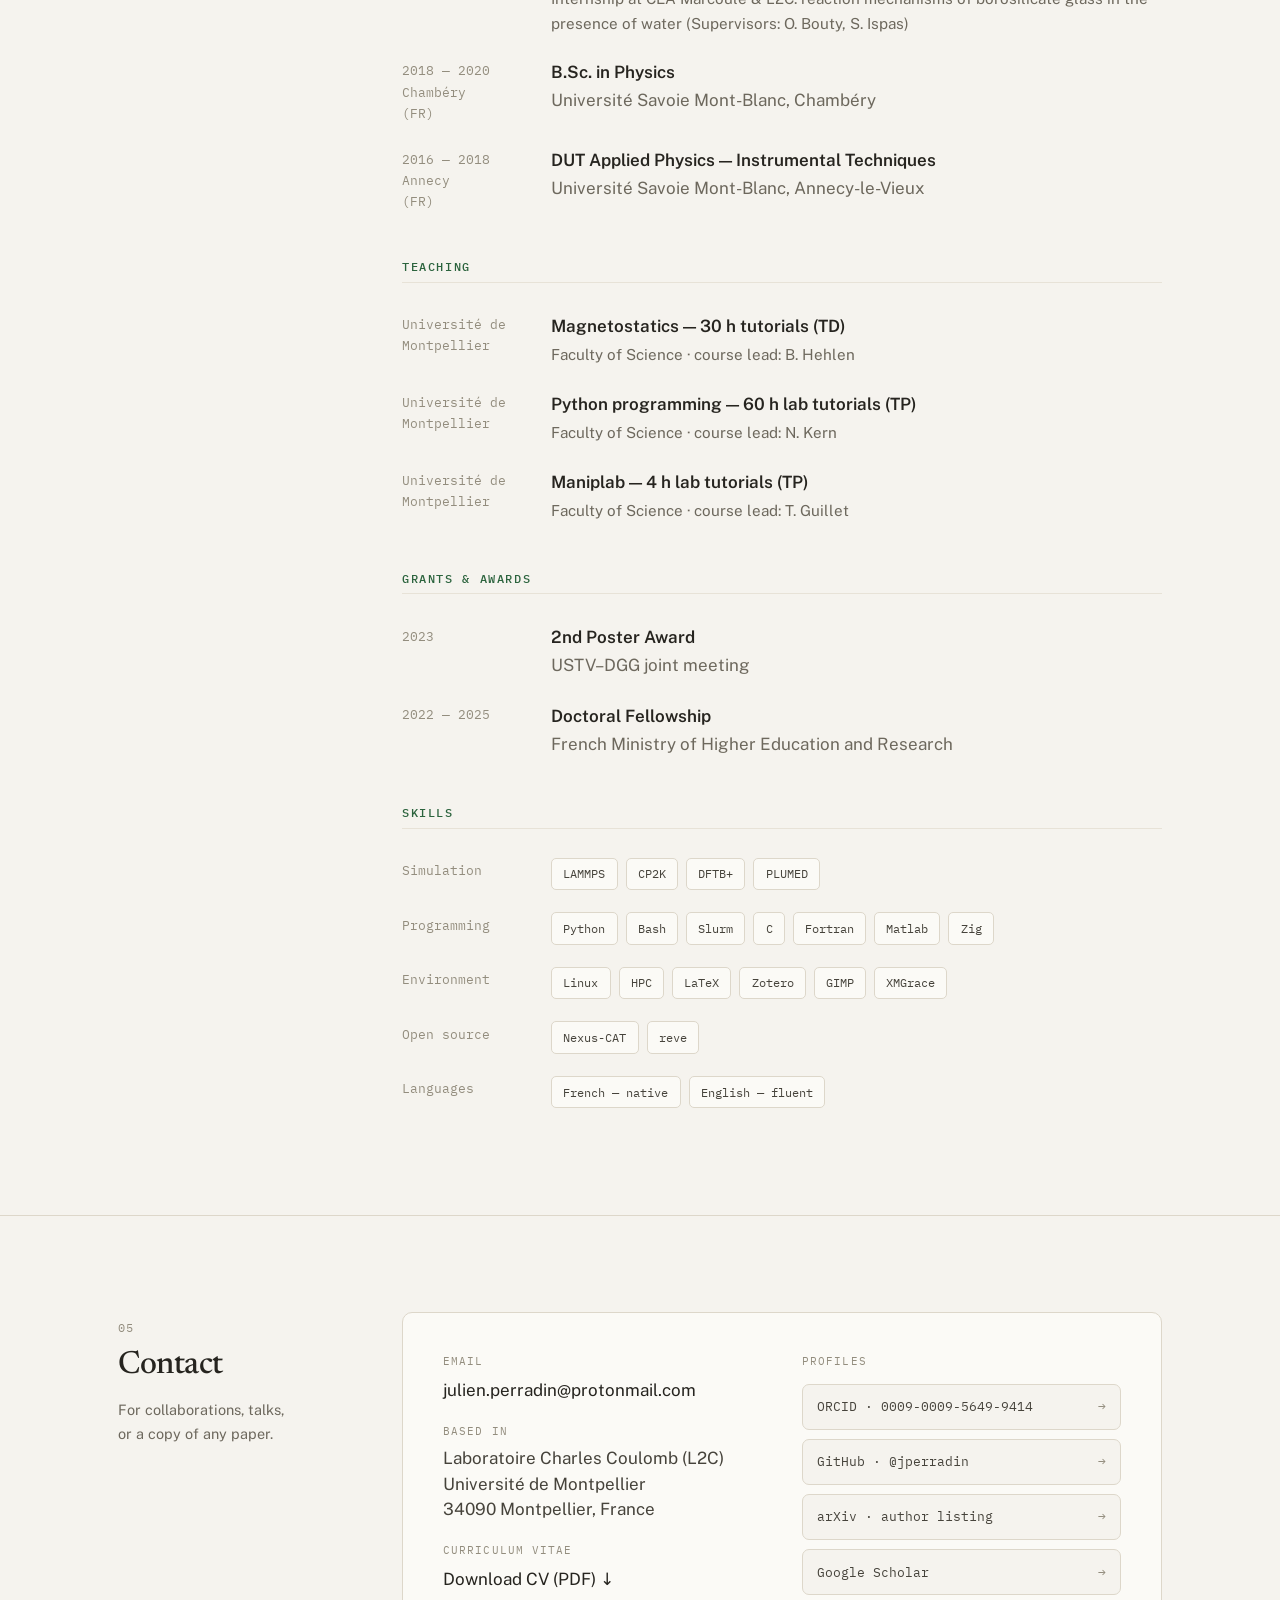
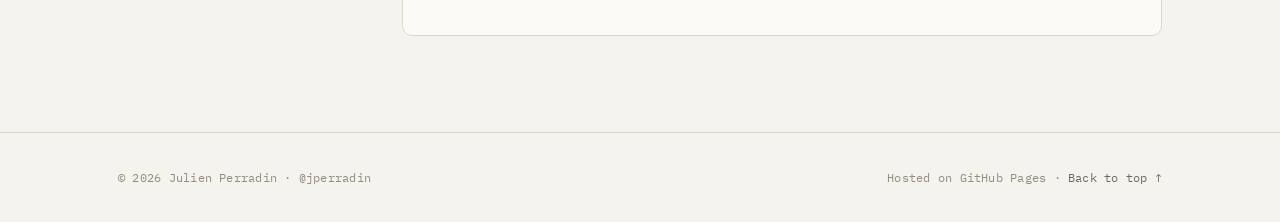
==== commit 8d4cacd8: "added new entry in CV" ====
--- a/index.html
+++ b/index.html
@@ -62,7 +62,7 @@
         </div>
       </div>
       <div class="portrait">
-        <img src="assets/julien.jpg" alt="Portrait" width="580" height="580" />
+        <img src="assets/julien.jpg" alt="Portrait of Julien Perradin" width="580" height="580" />
       </div>
     </div>
   </section>
@@ -218,6 +218,18 @@
       </div>
       <div>
         <div class="cv-block">
+          <h3>Career</h3>
+          <div class="cv-entry">
+            <div class="when">2026 — Now<br />Paris<br />(FR)</div>
+            <div class="what">
+              <div class="role">Postdoc Researcher</div>
+              <div class="place">Laboratoire Gulliver — CNRS — ESPCI Paris PSL</div>
+              <div class="detail">Thesis: <em>Benchmarking Monte Carlo algorithms applied to liquid and supercooled liquid silica</em></div>
+              <div class="detail">Supervisor: Ludovic Berthier</div>
+            </div>
+          </div>
+        </div>
+        <div class="cv-block">
           <h3>Education</h3>
           <div class="cv-entry">
             <div class="when">2022 — 2025<br />Montpellier<br />(FR)</div>
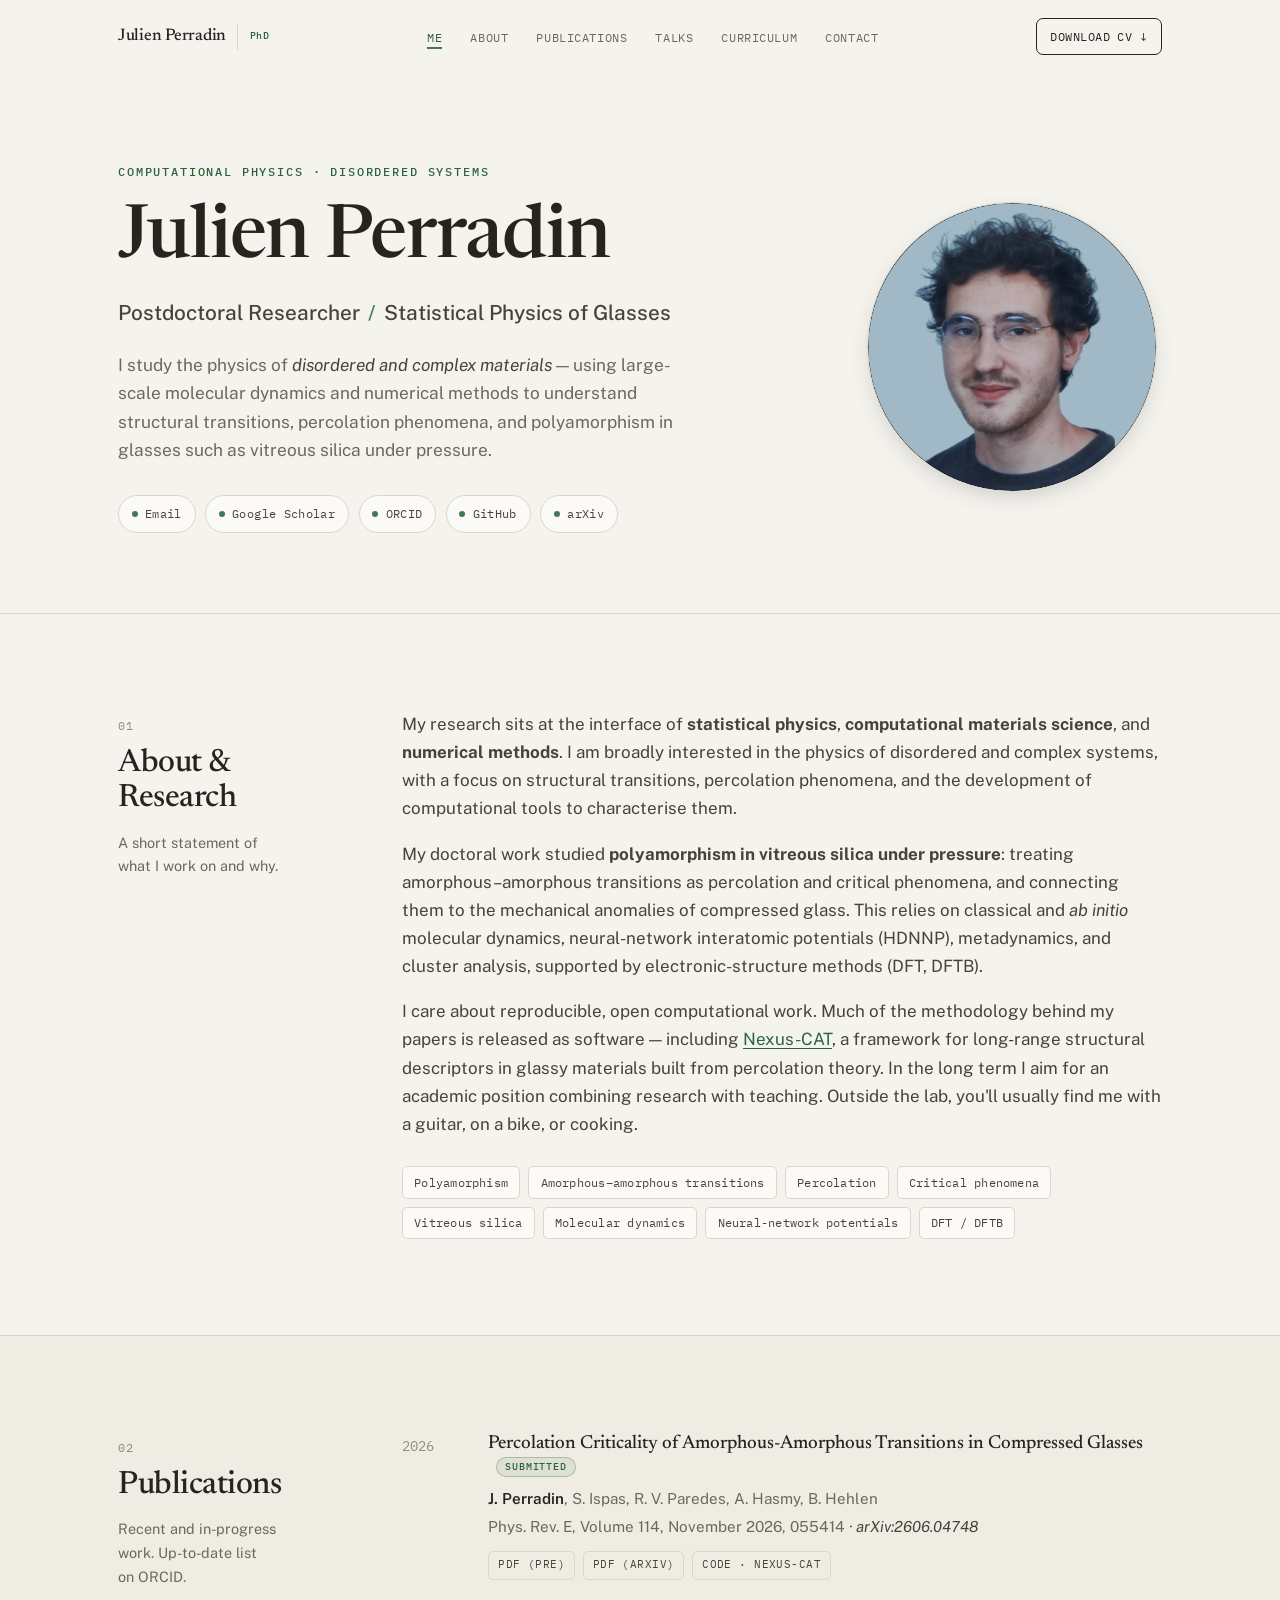
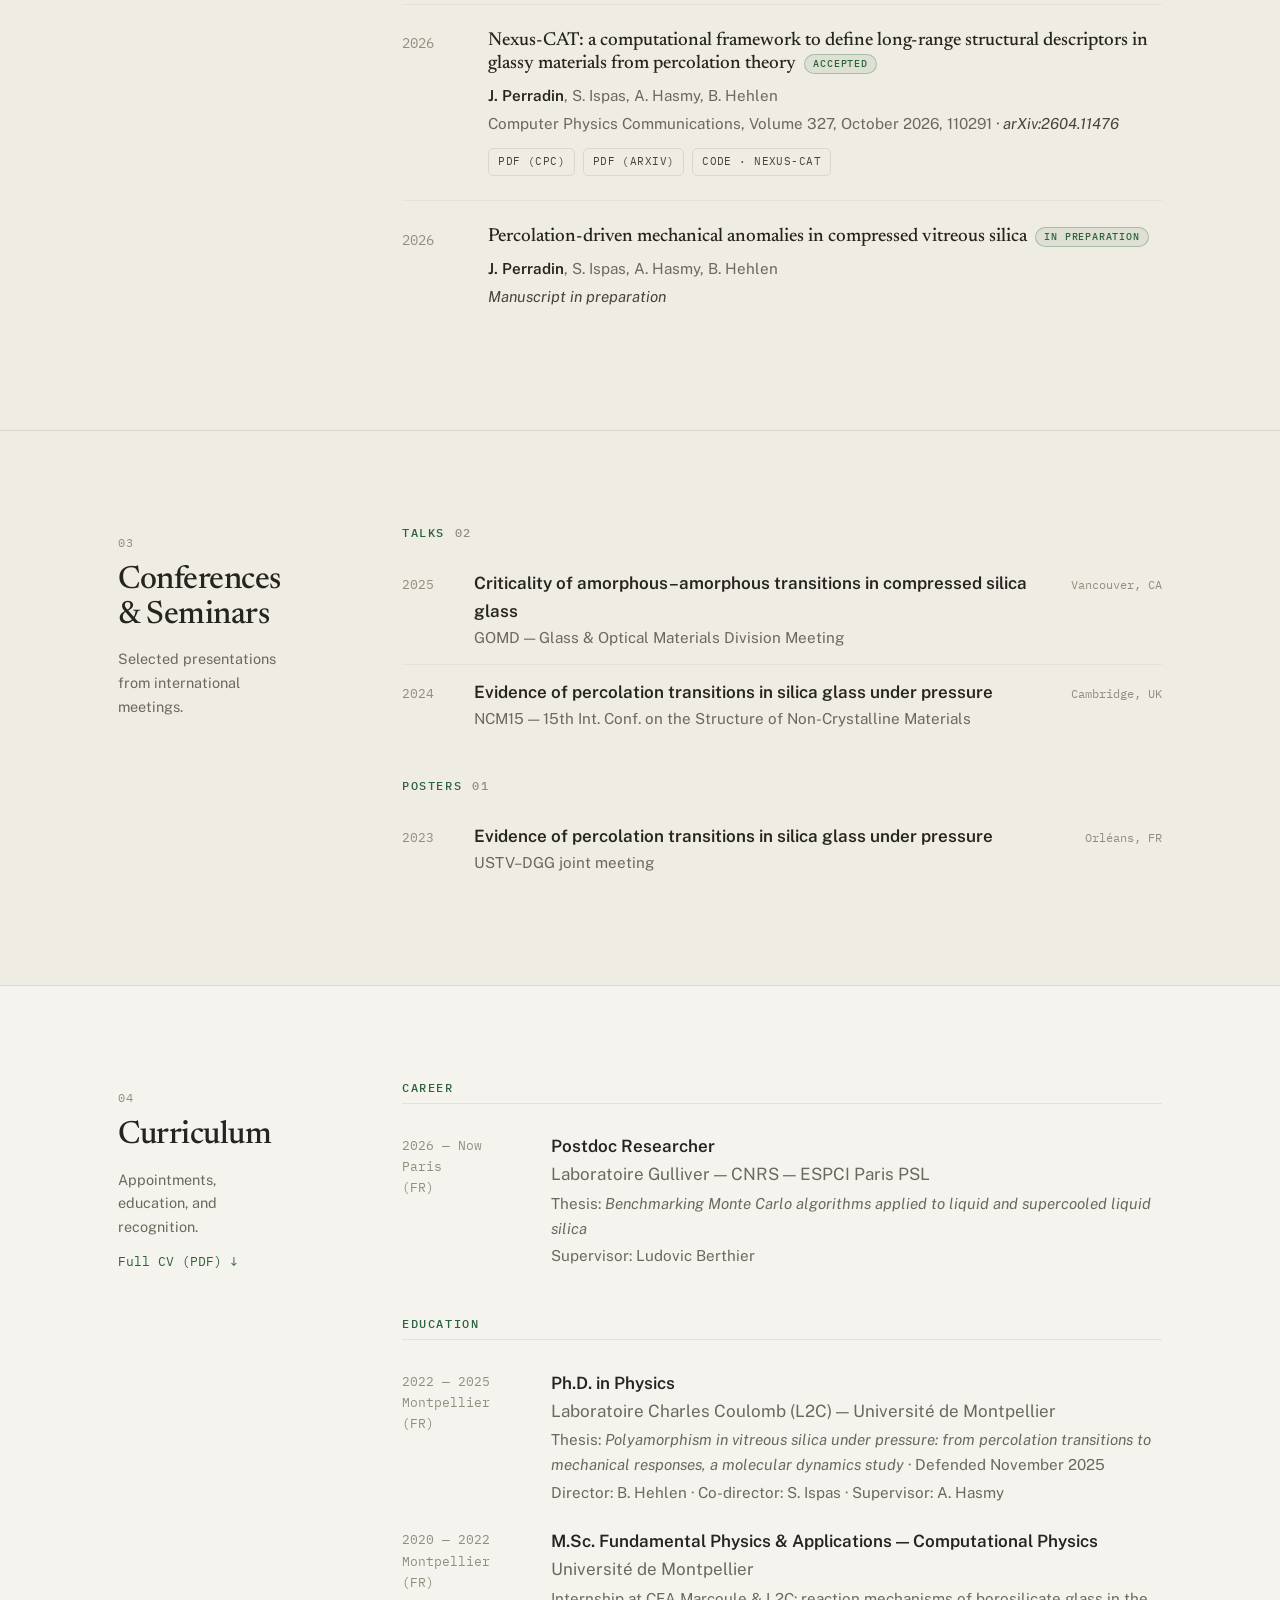
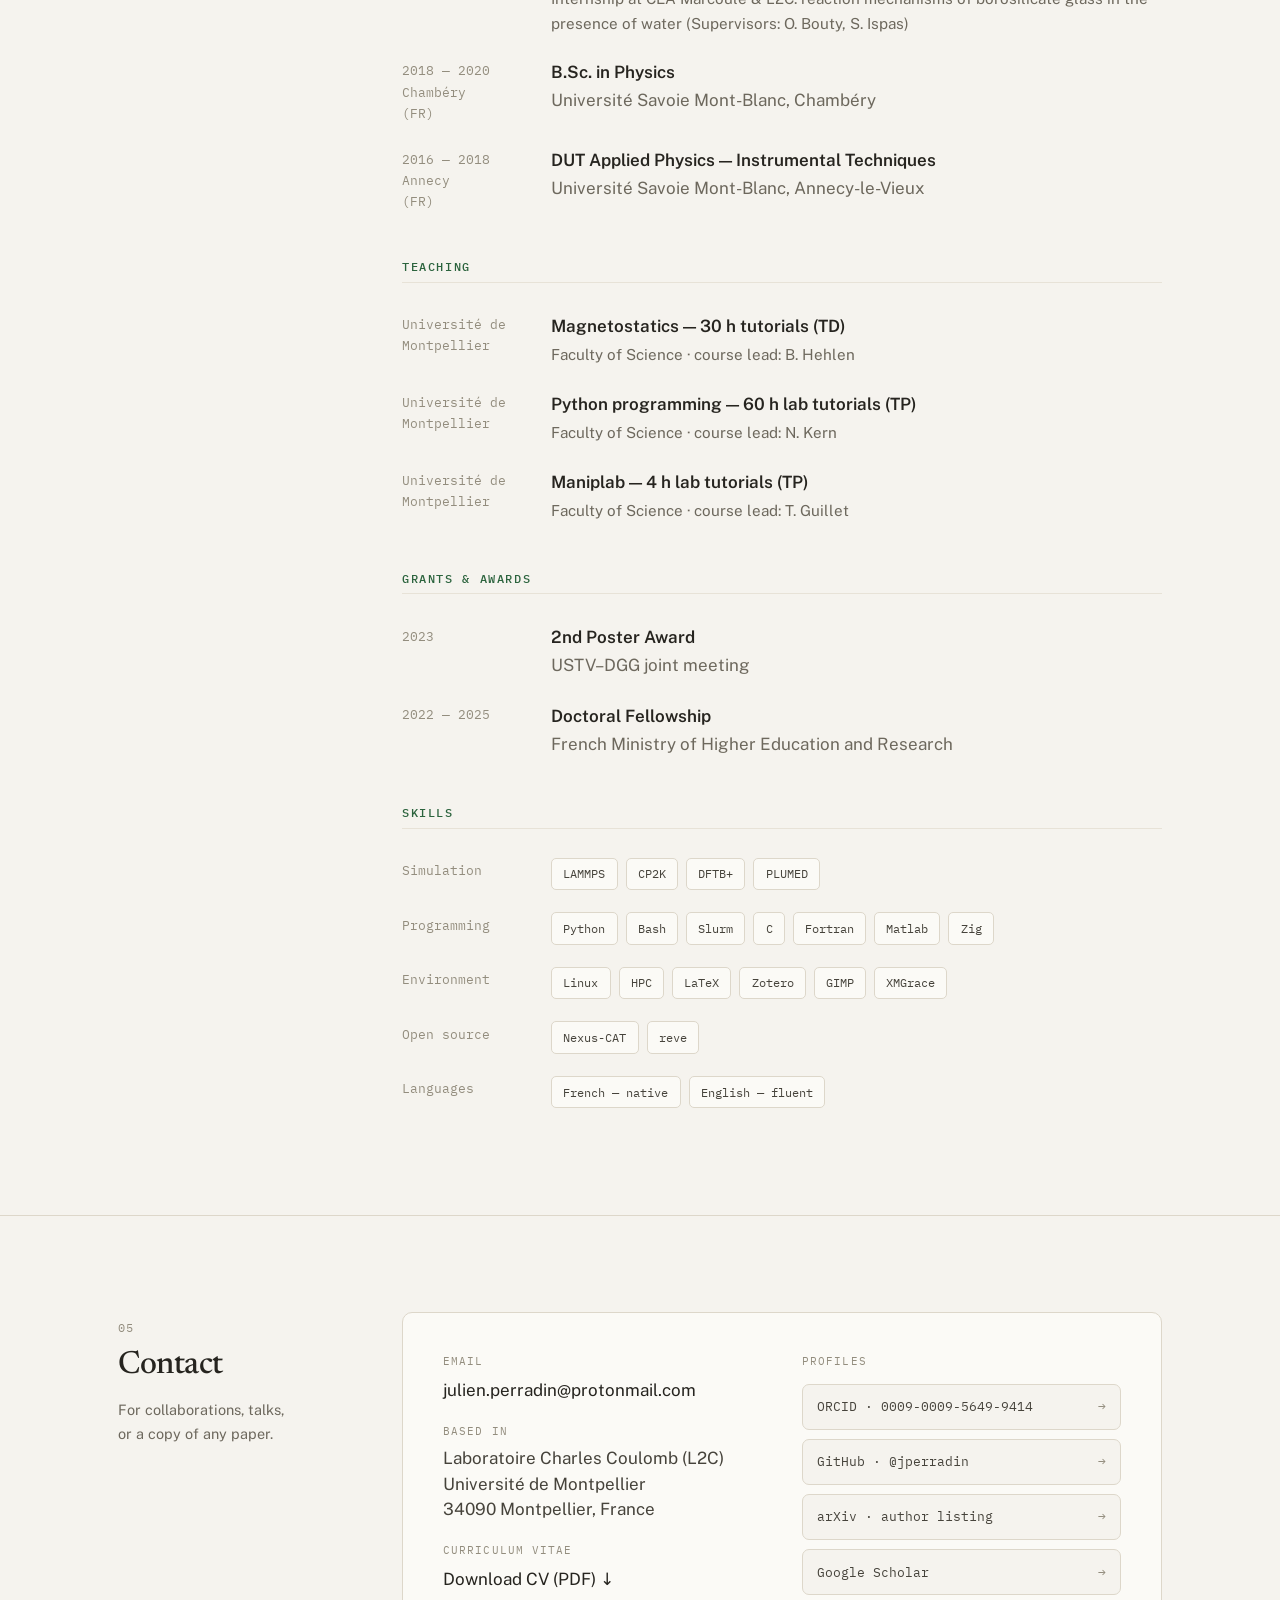
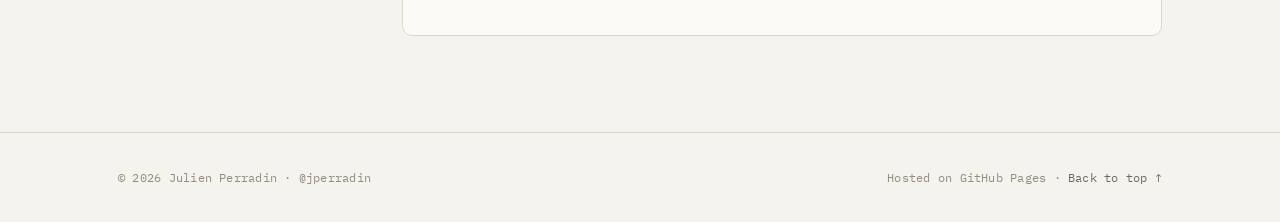
==== commit 1d9e6f68: "content: PRE publication details; drop README" ====
--- a/index.html
+++ b/index.html
@@ -126,8 +126,9 @@
           <div>
             <div class="pub-title">Percolation Criticality of Amorphous-Amorphous Transitions in Compressed Glasses<span class="status">submitted</span></div>
             <div class="authors"><span class="me">J. Perradin</span>, S. Ispas, R. V. Paredes, A. Hasmy, B. Hehlen</div>
-            <div class="venue">Submitted to <span class="vol">Physical Review E</span> · arXiv:2606.04748</div>
+            <div class="venue"><span class="vol">Phys. Rev. E, Volume 114, November 2026, 055414</span> · arXiv:2606.04748</div>
             <div class="pub-links">
+              <a href="https://doi.org/10.1103/5lnm-slgg" target="_blank" rel="noopener">PDF (PRE)</a>
               <a href="https://arxiv.org/abs/2606.04748" target="_blank" rel="noopener">PDF (arXiv)</a>
               <a href="https://github.com/jperradin" target="_blank" rel="noopener">Code · Nexus-CAT</a>
             </div>
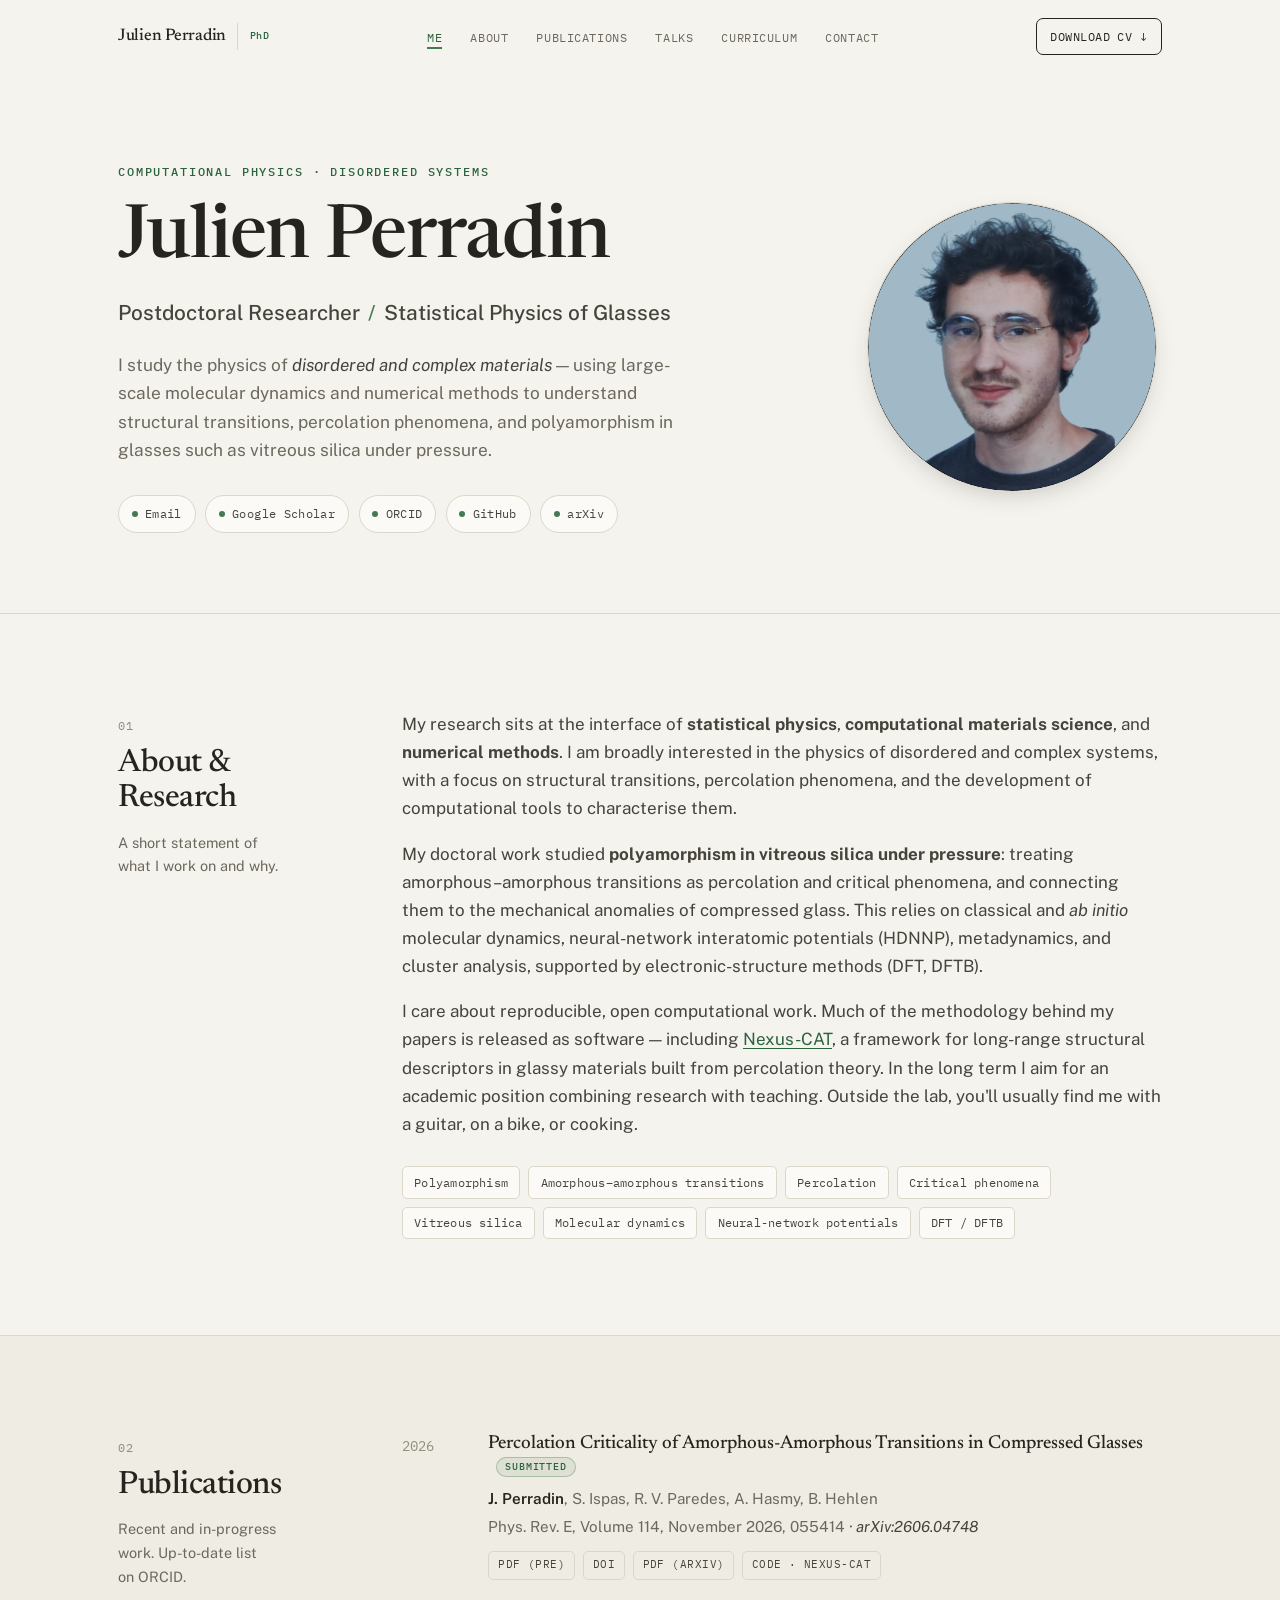
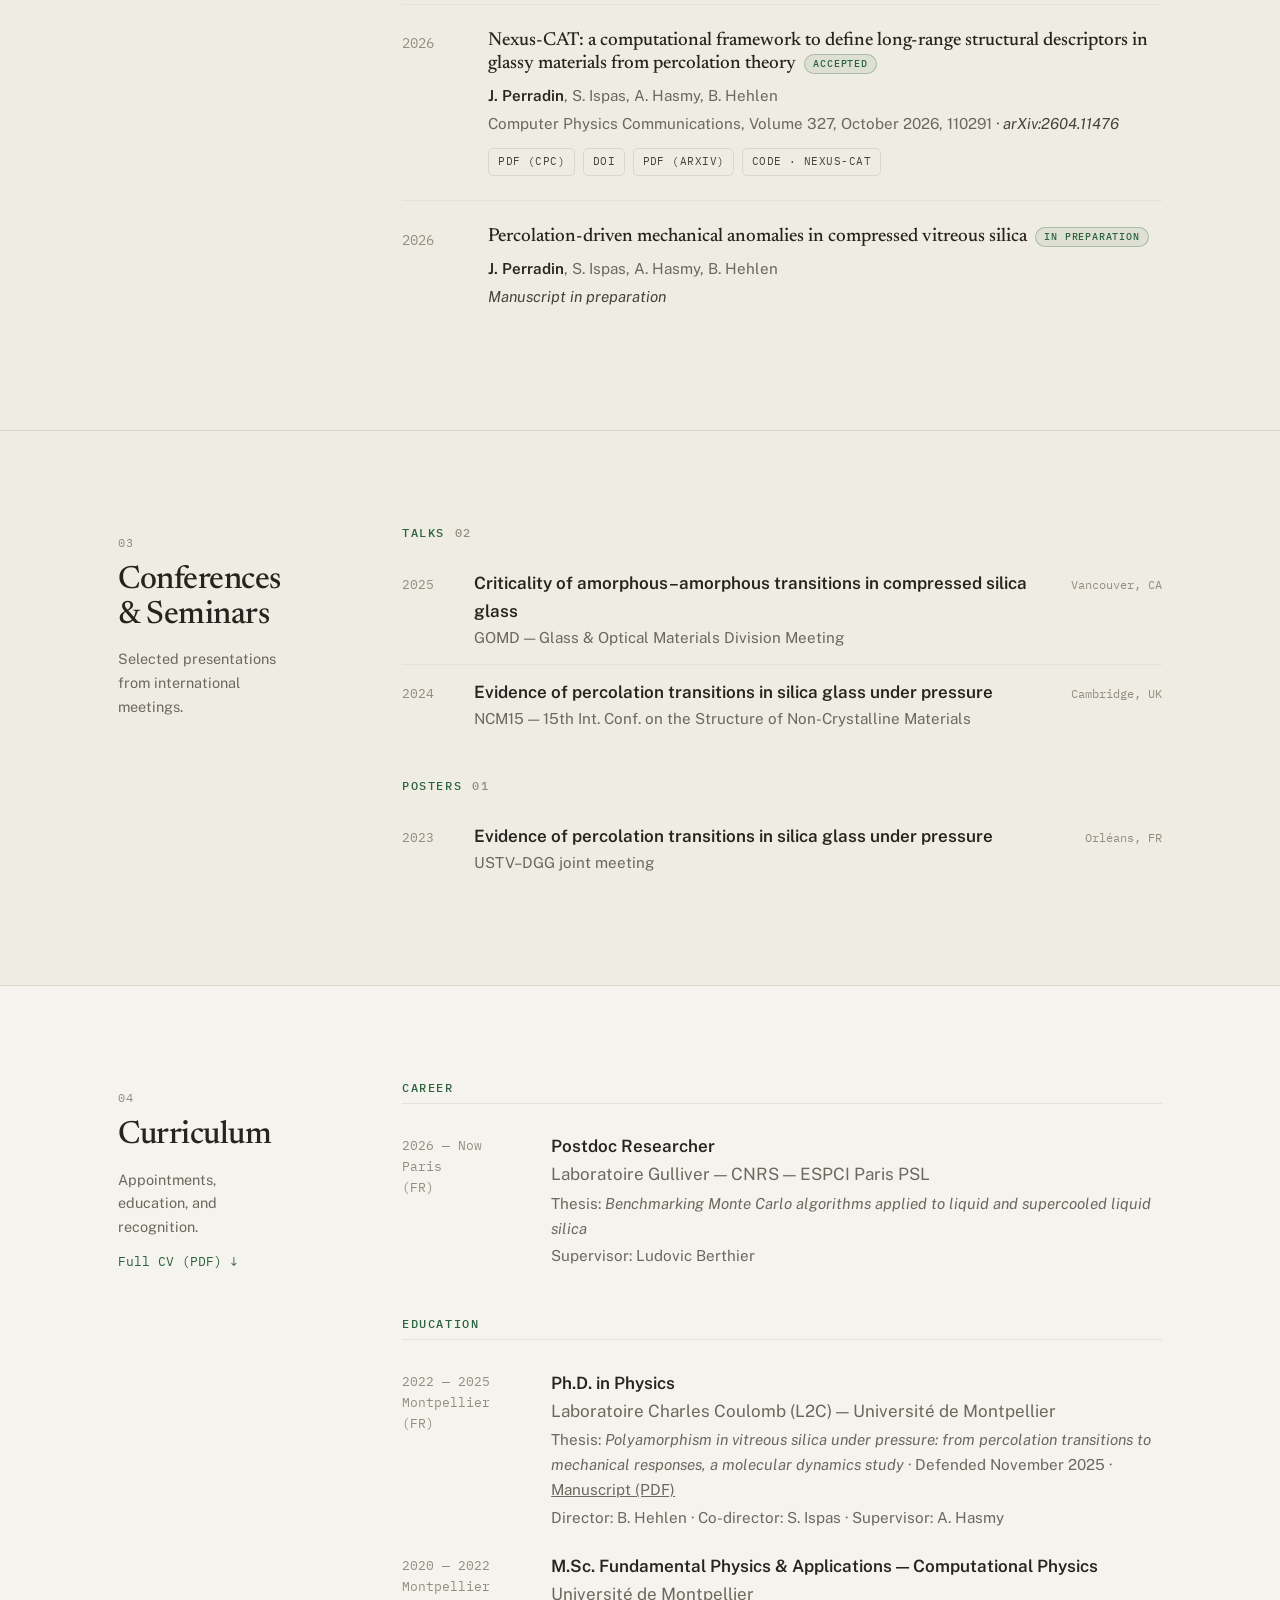
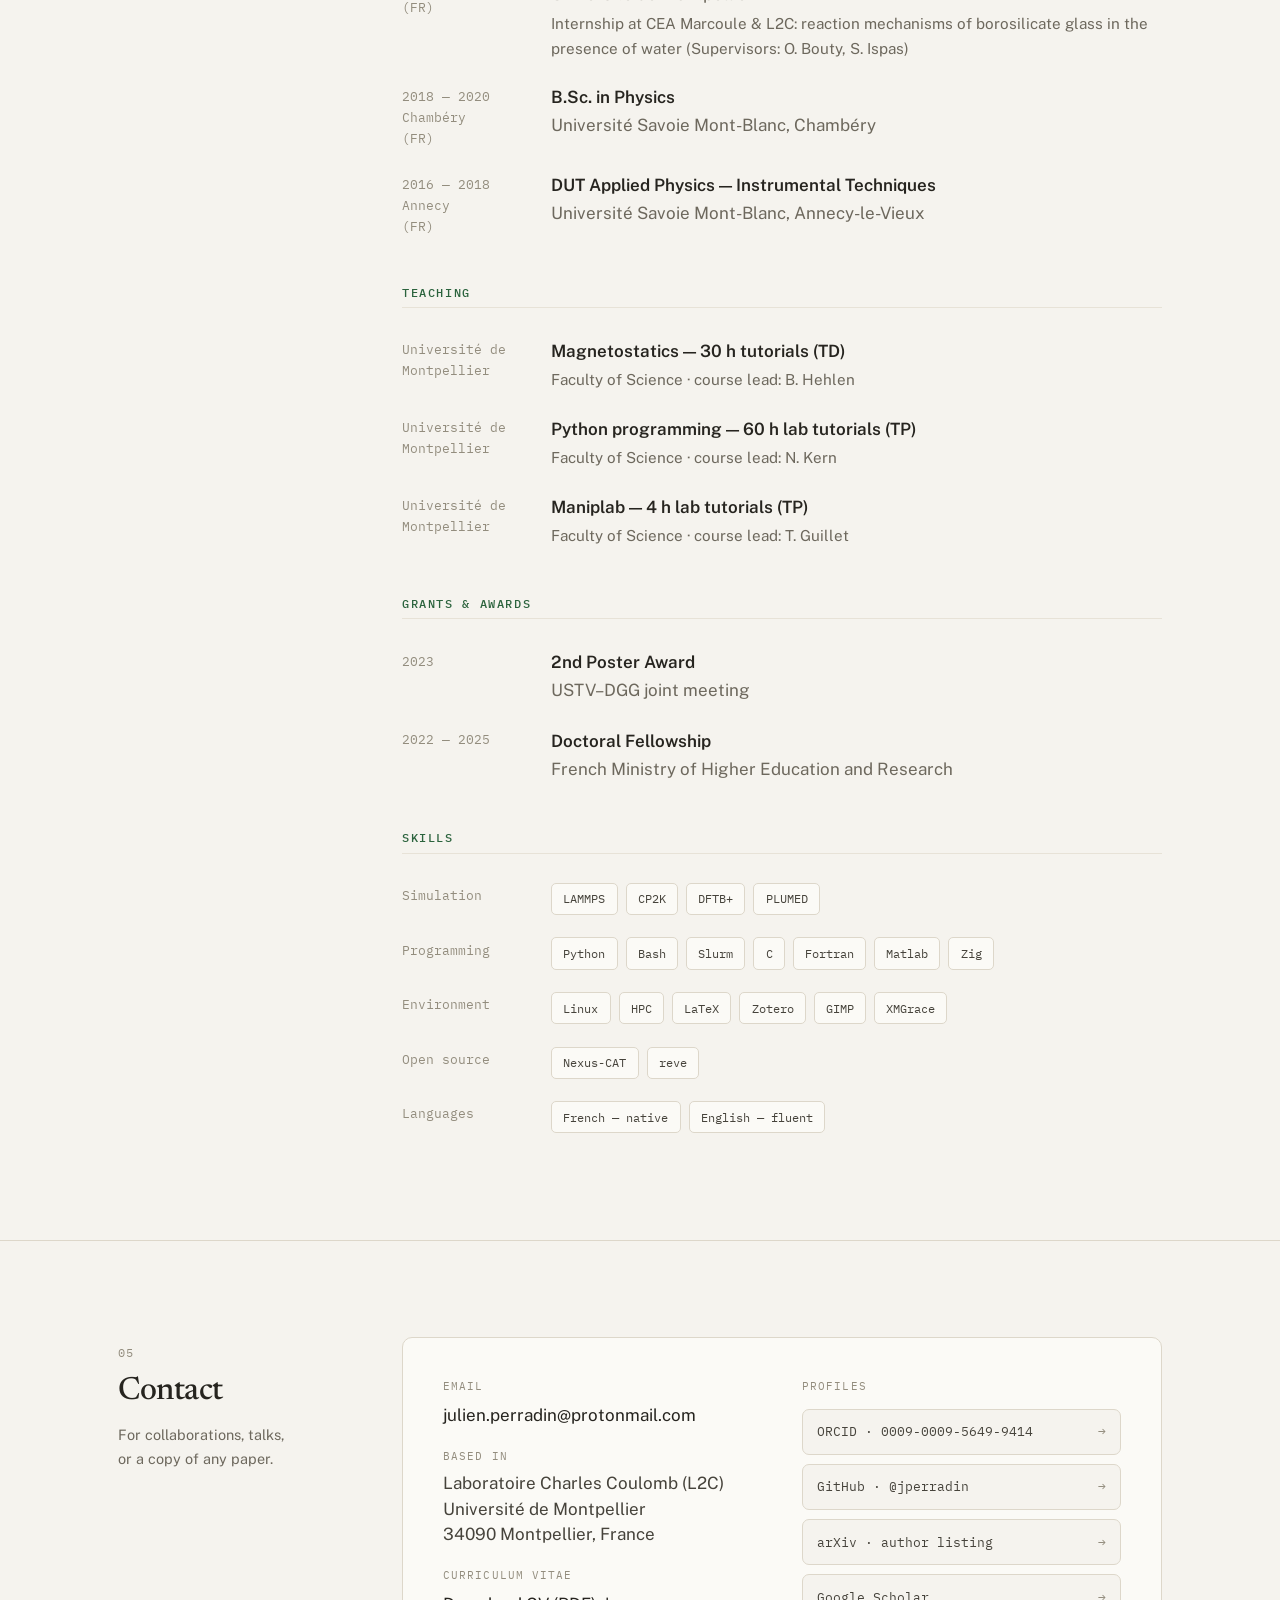
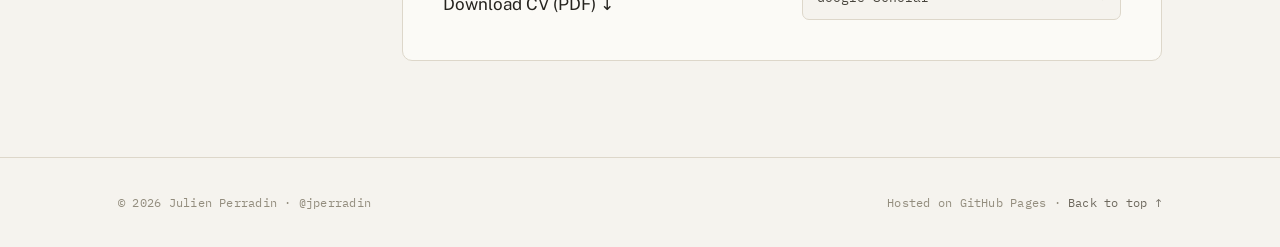
==== commit 6c96a996: "content: host article PDFs and thesis manuscript in files/" ====
--- a/index.html
+++ b/index.html
@@ -128,7 +128,8 @@
             <div class="authors"><span class="me">J. Perradin</span>, S. Ispas, R. V. Paredes, A. Hasmy, B. Hehlen</div>
             <div class="venue"><span class="vol">Phys. Rev. E, Volume 114, November 2026, 055414</span> · arXiv:2606.04748</div>
             <div class="pub-links">
-              <a href="https://doi.org/10.1103/5lnm-slgg" target="_blank" rel="noopener">PDF (PRE)</a>
+              <a href="files/perradin-2026-pre-percolation.pdf" target="_blank" rel="noopener">PDF (PRE)</a>
+              <a href="https://doi.org/10.1103/5lnm-slgg" target="_blank" rel="noopener">DOI</a>
               <a href="https://arxiv.org/abs/2606.04748" target="_blank" rel="noopener">PDF (arXiv)</a>
               <a href="https://github.com/jperradin" target="_blank" rel="noopener">Code · Nexus-CAT</a>
             </div>
@@ -142,7 +143,8 @@
             <div class="authors"><span class="me">J. Perradin</span>, S. Ispas, A. Hasmy, B. Hehlen</div>
             <div class="venue"><span class="vol">Computer Physics Communications, Volume 327, October 2026, 110291</span> · arXiv:2604.11476</div>
             <div class="pub-links">
-              <a href="https://doi.org/10.1016/j.cpc.2026.110291" target="_blank" rel="noopener">PDF (CPC)</a>
+              <a href="files/perradin-2026-cpc-nexus-cat.pdf" target="_blank" rel="noopener">PDF (CPC)</a>
+              <a href="https://doi.org/10.1016/j.cpc.2026.110291" target="_blank" rel="noopener">DOI</a>
               <a href="https://arxiv.org/abs/2604.11476" target="_blank" rel="noopener">PDF (arXiv)</a>
               <a href="https://github.com/jperradin" target="_blank" rel="noopener">Code · Nexus-CAT</a>
             </div>
@@ -237,7 +239,7 @@
             <div class="what">
               <div class="role">Ph.D. in Physics</div>
               <div class="place">Laboratoire Charles Coulomb (L2C) — Université de Montpellier</div>
-              <div class="detail">Thesis: <em>Polyamorphism in vitreous silica under pressure: from percolation transitions to mechanical responses, a molecular dynamics study</em> · Defended November 2025</div>
+              <div class="detail">Thesis: <em>Polyamorphism in vitreous silica under pressure: from percolation transitions to mechanical responses, a molecular dynamics study</em> · Defended November 2025 · <a href="files/perradin-2025-phd-thesis.pdf" target="_blank" rel="noopener">Manuscript (PDF)</a></div>
               <div class="detail">Director: B. Hehlen · Co-director: S. Ispas · Supervisor: A. Hasmy</div>
             </div>
           </div>
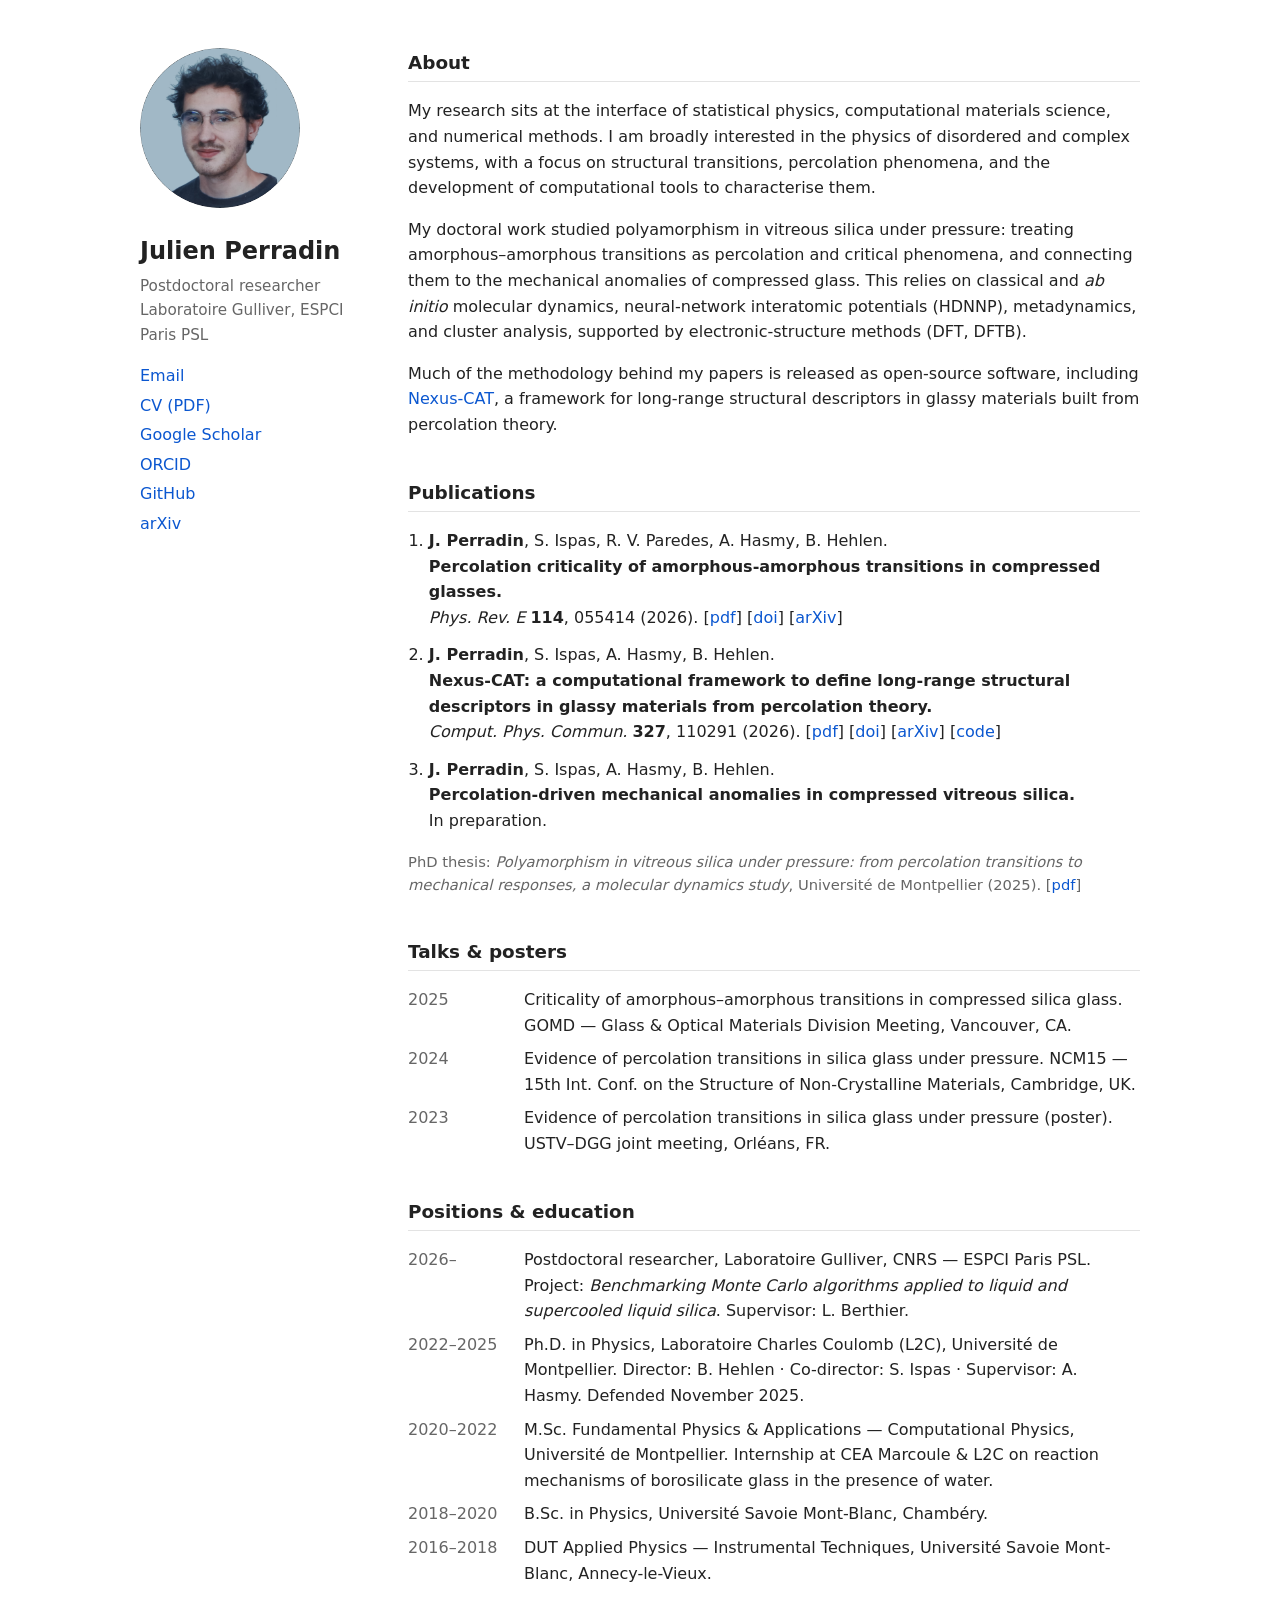
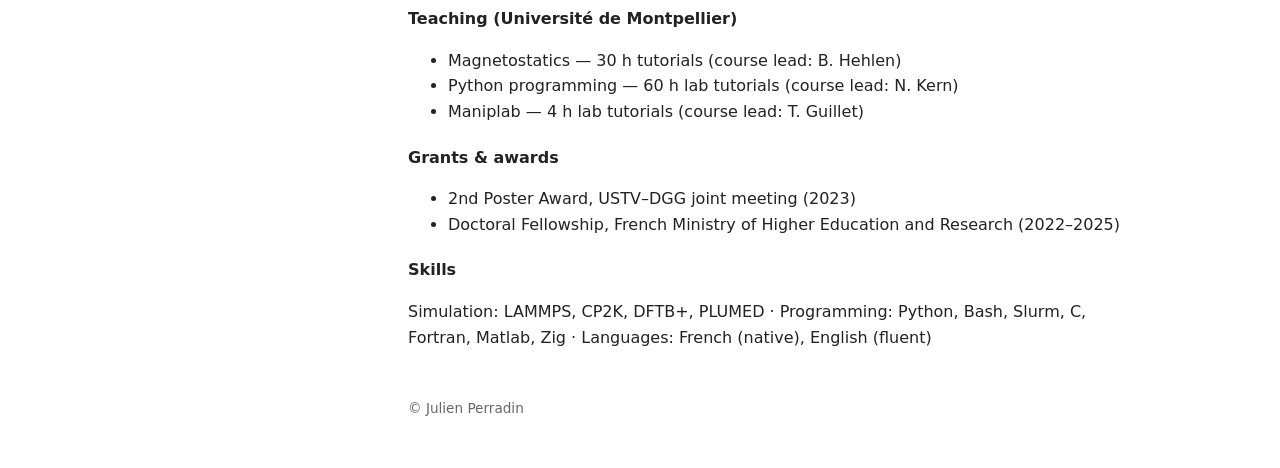
==== commit 1412646d: "style: simpler sidebar layout, drop web fonts and JS Update outdated content: publication status, af" ====
--- a/index.html
+++ b/index.html
@@ -1,391 +1,117 @@
 <!DOCTYPE html>
-<html lang="en" data-direction="editorial" data-accent="sage">
+<html lang="en">
 <head>
 <meta charset="UTF-8" />
 <meta name="viewport" content="width=device-width, initial-scale=1.0" />
 <title>Julien Perradin — Computational Physics of Disordered Materials</title>
 <meta name="description" content="Dr. Julien Perradin — computational physicist working on statistical physics, disordered systems, and polyamorphism in glasses such as vitreous silica under pressure." />
-
-<link rel="preconnect" href="https://fonts.googleapis.com" />
-<link rel="preconnect" href="https://fonts.gstatic.com" crossorigin />
-<link href="https://fonts.googleapis.com/css2?family=Newsreader:ital,opsz,wght@0,6..72,400;0,6..72,500;1,6..72,400;1,6..72,500&family=Public+Sans:wght@400;500;600;700&family=IBM+Plex+Mono:wght@400;500&display=swap" rel="stylesheet" />
-
-<meta name="theme-color" content="#f5f3ee" />
 <link rel="icon" href="assets/favicon.svg" type="image/svg+xml" />
 <link rel="stylesheet" href="styles.css" />
 </head>
 <body>
+<div class="layout">
 
-<!-- ============================ HEADER ============================ -->
-<header class="site-header" id="siteHeader">
-  <nav class="nav" id="nav">
-    <a href="#top" class="brand">
-      <span>Julien Perradin</span>
-      <span class="brand-mark">PhD</span>
-    </a>
-    <ul class="nav-links" id="navLinks">
-      <li><a href="#me">Me</a></li>
-      <li><a href="#about">About</a></li>
-      <li><a href="#publications">Publications</a></li>
-      <li><a href="#talks">Talks</a></li>
-      <li><a href="#curriculum">Curriculum</a></li>
-      <li><a href="#contact">Contact</a></li>
-    </ul>
-    <a href="assets/Perradin-CV.pdf" class="nav-cta" id="cvBtn">Download CV ↓</a>
-    <button class="nav-toggle" id="navToggle" aria-label="Toggle menu" aria-expanded="false">
-      <span></span><span></span><span></span>
-    </button>
+<aside>
+  <img src="assets/julien.jpg" alt="Photo of Julien Perradin" />
+  <h1>Julien Perradin</h1>
+  <p class="role">Postdoctoral researcher<br />Laboratoire Gulliver, ESPCI Paris PSL</p>
+  <nav class="links">
+    <a href="mailto:julien.perradin@protonmail.com">Email</a>
+    <a href="assets/Perradin-CV.pdf">CV (PDF)</a>
+    <a href="https://scholar.google.com/citations?hl=en&amp;user=xru1X6YAAAAJ">Google Scholar</a>
+    <a href="https://orcid.org/0009-0009-5649-9414">ORCID</a>
+    <a href="https://github.com/jperradin">GitHub</a>
+    <a href="https://arxiv.org/search/cond-mat?searchtype=author&amp;query=Perradin,+J">arXiv</a>
   </nav>
-</header>
+</aside>
 
-<main id="top">
+<main>
 
-  <!-- ============================ HERO ============================ -->
-  <section class="hero wrap" id="me">
-    <div class="hero-grid">
-      <div>
-        <span class="eyebrow">Computational Physics · Disordered Systems</span>
-        <h1>Julien Perradin</h1>
-        <p class="role">Postdoctoral Researcher<span class="sep">/</span>Statistical Physics of Glasses</p>
-        <p class="lede">
-          I study the physics of <em>disordered and complex materials</em> — using large-scale
-          molecular dynamics and numerical methods to understand structural transitions,
-          percolation phenomena, and polyamorphism in glasses such as vitreous silica under
-          pressure.
-        </p>
-        <div class="quick-links">
-          <a href="mailto:julien.perradin@protonmail.com"><span class="dot"></span>Email</a>
-          <a href="https://scholar.google.com/citations?hl=en&user=xru1X6YAAAAJ" target="_blank" rel="noopener"><span class="dot"></span>Google Scholar</a>
-          <a href="https://orcid.org/0009-0009-5649-9414" target="_blank" rel="noopener"><span class="dot"></span>ORCID</a>
-          <a href="https://github.com/jperradin" target="_blank" rel="noopener"><span class="dot"></span>GitHub</a>
-          <a href="https://arxiv.org/search/cond-mat?searchtype=author&query=Perradin,+J" target="_blank" rel="noopener"><span class="dot"></span>arXiv</a>
-        </div>
-      </div>
-      <div class="portrait">
-        <img src="assets/julien.jpg" alt="Portrait of Julien Perradin" width="580" height="580" />
-      </div>
-    </div>
-  </section>
+<section id="about">
+  <h2>About</h2>
+  <p>My research sits at the interface of statistical physics, computational materials science,
+  and numerical methods. I am broadly interested in the physics of disordered and complex systems,
+  with a focus on structural transitions, percolation phenomena, and the development of
+  computational tools to characterise them.</p>
+  <p>My doctoral work studied polyamorphism in vitreous silica under pressure: treating
+  amorphous–amorphous transitions as percolation and critical phenomena, and connecting them to
+  the mechanical anomalies of compressed glass. This relies on classical and <i>ab initio</i>
+  molecular dynamics, neural-network interatomic potentials (HDNNP), metadynamics, and cluster
+  analysis, supported by electronic-structure methods (DFT, DFTB).</p>
+  <p>Much of the methodology behind my papers is released as open-source software, including
+  <a href="https://github.com/jperradin/nexus">Nexus-CAT</a>, a framework for long-range
+  structural descriptors in glassy materials built from percolation theory.</p>
+</section>
 
-  <!-- ============================ ABOUT ============================ -->
-  <section class="section" id="about">
-    <div class="wrap section-grid">
-      <div class="section-meta">
-        <span class="num">01</span>
-        <h2>About &amp; Research</h2>
-        <p class="meta-note">A short statement of what I work on and why.</p>
-      </div>
-      <div class="prose">
-        <p>
-          My research sits at the interface of <strong>statistical physics</strong>,
-          <strong>computational materials science</strong>, and <strong>numerical methods</strong>.
-          I am broadly interested in the physics of disordered and complex systems, with a focus
-          on structural transitions, percolation phenomena, and the development of computational
-          tools to characterise them.
-        </p>
-        <p>
-          My doctoral work studied <strong>polyamorphism in vitreous silica under pressure</strong>:
-          treating amorphous–amorphous transitions as percolation and critical phenomena, and
-          connecting them to the mechanical anomalies of compressed glass. This relies on classical
-          and <em>ab initio</em> molecular dynamics, neural-network interatomic potentials (HDNNP),
-          metadynamics, and cluster analysis, supported by electronic-structure methods (DFT, DFTB).
-        </p>
-        <p>
-          I care about reproducible, open computational work. Much of the methodology behind my
-          papers is released as software — including <a href="https://github.com/jperradin" target="_blank" rel="noopener">Nexus-CAT</a>,
-          a framework for long-range structural descriptors in glassy materials built from
-          percolation theory. In the long term I aim for an academic position combining research
-          with teaching. Outside the lab, you'll usually find me with a guitar, on a bike, or cooking.
-        </p>
-        <div class="topics" role="list" aria-label="Research topics">
-          <span role="listitem">Polyamorphism</span>
-          <span role="listitem">Amorphous–amorphous transitions</span>
-          <span role="listitem">Percolation</span>
-          <span role="listitem">Critical phenomena</span>
-          <span role="listitem">Vitreous silica</span>
-          <span role="listitem">Molecular dynamics</span>
-          <span role="listitem">Neural-network potentials</span>
-          <span role="listitem">DFT / DFTB</span>
-        </div>
-      </div>
-    </div>
-  </section>
+<section id="publications">
+  <h2>Publications</h2>
+  <ol class="pubs">
+    <li><b>J. Perradin</b>, S. Ispas, R. V. Paredes, A. Hasmy, B. Hehlen.
+      <span class="title">Percolation criticality of amorphous-amorphous transitions in compressed glasses.</span>
+      <i>Phys. Rev. E</i> <b>114</b>, 055414 (2026).
+      [<a href="files/perradin-2026-pre-percolation.pdf">pdf</a>]
+      [<a href="https://doi.org/10.1103/5lnm-slgg">doi</a>]
+      [<a href="https://arxiv.org/abs/2606.04748">arXiv</a>]</li>
+    <li><b>J. Perradin</b>, S. Ispas, A. Hasmy, B. Hehlen.
+      <span class="title">Nexus-CAT: a computational framework to define long-range structural descriptors in glassy materials from percolation theory.</span>
+      <i>Comput. Phys. Commun.</i> <b>327</b>, 110291 (2026).
+      [<a href="files/perradin-2026-cpc-nexus-cat.pdf">pdf</a>]
+      [<a href="https://doi.org/10.1016/j.cpc.2026.110291">doi</a>]
+      [<a href="https://arxiv.org/abs/2604.11476">arXiv</a>]
+      [<a href="https://github.com/jperradin/nexus">code</a>]</li>
+    <li><b>J. Perradin</b>, S. Ispas, A. Hasmy, B. Hehlen.
+      <span class="title">Percolation-driven mechanical anomalies in compressed vitreous silica.</span>
+      In preparation.</li>
+  </ol>
+  <p class="note">PhD thesis: <i>Polyamorphism in vitreous silica under pressure: from percolation
+  transitions to mechanical responses, a molecular dynamics study</i>, Université de Montpellier (2025).
+  [<a href="files/perradin-2025-phd-thesis.pdf">pdf</a>]</p>
+</section>
 
-  <!-- ============================ PUBLICATIONS ============================ -->
-  <section class="section section--alt" id="publications">
-    <div class="wrap section-grid">
-      <div class="section-meta">
-        <span class="num">02</span>
-        <h2>Publications</h2>
-        <p class="meta-note">Recent and in-progress work. Up-to-date list on ORCID.</p>
-      </div>
-      <div class="pub-list">
+<section id="talks">
+  <h2>Talks &amp; posters</h2>
+  <ul class="dated">
+    <li><span class="when">2025</span><span>Criticality of amorphous–amorphous transitions in compressed silica glass. GOMD — Glass &amp; Optical Materials Division Meeting, Vancouver, CA.</span></li>
+    <li><span class="when">2024</span><span>Evidence of percolation transitions in silica glass under pressure. NCM15 — 15th Int. Conf. on the Structure of Non-Crystalline Materials, Cambridge, UK.</span></li>
+    <li><span class="when">2023</span><span>Evidence of percolation transitions in silica glass under pressure (poster). USTV–DGG joint meeting, Orléans, FR.</span></li>
+  </ul>
+</section>
 
-        <article class="pub">
-          <div class="year">2026</div>
-          <div>
-            <div class="pub-title">Percolation Criticality of Amorphous-Amorphous Transitions in Compressed Glasses<span class="status">submitted</span></div>
-            <div class="authors"><span class="me">J. Perradin</span>, S. Ispas, R. V. Paredes, A. Hasmy, B. Hehlen</div>
-            <div class="venue"><span class="vol">Phys. Rev. E, Volume 114, November 2026, 055414</span> · arXiv:2606.04748</div>
-            <div class="pub-links">
-              <a href="files/perradin-2026-pre-percolation.pdf" target="_blank" rel="noopener">PDF (PRE)</a>
-              <a href="https://doi.org/10.1103/5lnm-slgg" target="_blank" rel="noopener">DOI</a>
-              <a href="https://arxiv.org/abs/2606.04748" target="_blank" rel="noopener">PDF (arXiv)</a>
-              <a href="https://github.com/jperradin" target="_blank" rel="noopener">Code · Nexus-CAT</a>
-            </div>
-          </div>
-        </article>
+<section id="cv">
+  <h2>Positions &amp; education</h2>
+  <ul class="dated">
+    <li><span class="when">2026–</span><span>Postdoctoral researcher, Laboratoire Gulliver, CNRS — ESPCI Paris PSL.
+      Project: <i>Benchmarking Monte Carlo algorithms applied to liquid and supercooled liquid silica</i>.
+      Supervisor: L. Berthier.</span></li>
+    <li><span class="when">2022–2025</span><span>Ph.D. in Physics, Laboratoire Charles Coulomb (L2C), Université de Montpellier.
+      Director: B. Hehlen · Co-director: S. Ispas · Supervisor: A. Hasmy. Defended November 2025.</span></li>
+    <li><span class="when">2020–2022</span><span>M.Sc. Fundamental Physics &amp; Applications — Computational Physics, Université de Montpellier.
+      Internship at CEA Marcoule &amp; L2C on reaction mechanisms of borosilicate glass in the presence of water.</span></li>
+    <li><span class="when">2018–2020</span><span>B.Sc. in Physics, Université Savoie Mont-Blanc, Chambéry.</span></li>
+    <li><span class="when">2016–2018</span><span>DUT Applied Physics — Instrumental Techniques, Université Savoie Mont-Blanc, Annecy-le-Vieux.</span></li>
+  </ul>
 
-        <article class="pub">
-          <div class="year">2026</div>
-          <div>
-            <div class="pub-title">Nexus-CAT: a computational framework to define long-range structural descriptors in glassy materials from percolation theory<span class="status">accepted</span></div>
-            <div class="authors"><span class="me">J. Perradin</span>, S. Ispas, A. Hasmy, B. Hehlen</div>
-            <div class="venue"><span class="vol">Computer Physics Communications, Volume 327, October 2026, 110291</span> · arXiv:2604.11476</div>
-            <div class="pub-links">
-              <a href="files/perradin-2026-cpc-nexus-cat.pdf" target="_blank" rel="noopener">PDF (CPC)</a>
-              <a href="https://doi.org/10.1016/j.cpc.2026.110291" target="_blank" rel="noopener">DOI</a>
-              <a href="https://arxiv.org/abs/2604.11476" target="_blank" rel="noopener">PDF (arXiv)</a>
-              <a href="https://github.com/jperradin" target="_blank" rel="noopener">Code · Nexus-CAT</a>
-            </div>
-          </div>
-        </article>
+  <h3>Teaching (Université de Montpellier)</h3>
+  <ul>
+    <li>Magnetostatics — 30 h tutorials (course lead: B. Hehlen)</li>
+    <li>Python programming — 60 h lab tutorials (course lead: N. Kern)</li>
+    <li>Maniplab — 4 h lab tutorials (course lead: T. Guillet)</li>
+  </ul>
 
-        <article class="pub">
-          <div class="year">2026</div>
-          <div>
-            <div class="pub-title">Percolation-driven mechanical anomalies in compressed vitreous silica<span class="status">in preparation</span></div>
-            <div class="authors"><span class="me">J. Perradin</span>, S. Ispas, A. Hasmy, B. Hehlen</div>
-            <div class="venue">Manuscript in preparation</div>
-          </div>
-        </article>
+  <h3>Grants &amp; awards</h3>
+  <ul>
+    <li>2nd Poster Award, USTV–DGG joint meeting (2023)</li>
+    <li>Doctoral Fellowship, French Ministry of Higher Education and Research (2022–2025)</li>
+  </ul>
 
-      </div>
-    </div>
-  </section>
+  <h3>Skills</h3>
+  <p>Simulation: LAMMPS, CP2K, DFTB+, PLUMED · Programming: Python, Bash, Slurm, C, Fortran, Matlab, Zig ·
+  Languages: French (native), English (fluent)</p>
+</section>
 
-  <!-- ============================ TALKS ============================ -->
-  <section class="section section--alt" id="talks">
-    <div class="wrap section-grid">
-      <div class="section-meta">
-        <span class="num">03</span>
-        <h2>Conferences &amp; Seminars</h2>
-        <p class="meta-note">Selected presentations from international meetings.</p>
-      </div>
-      <div>
-        <div class="talks-group">
-          <h3>Talks <span class="count">02</span></h3>
-          <div class="talk">
-            <div class="yr">2025</div>
-            <div class="body">
-              <div class="t-title">Criticality of amorphous–amorphous transitions in compressed silica glass</div>
-              <div class="t-where">GOMD — Glass &amp; Optical Materials Division Meeting</div>
-            </div>
-            <div class="place">Vancouver, CA</div>
-          </div>
-          <div class="talk">
-            <div class="yr">2024</div>
-            <div class="body">
-              <div class="t-title">Evidence of percolation transitions in silica glass under pressure</div>
-              <div class="t-where">NCM15 — 15th Int. Conf. on the Structure of Non-Crystalline Materials</div>
-            </div>
-            <div class="place">Cambridge, UK</div>
-          </div>
-        </div>
-
-        <div class="talks-group">
-          <h3>Posters <span class="count">01</span></h3>
-          <div class="talk">
-            <div class="yr">2023</div>
-            <div class="body">
-              <div class="t-title">Evidence of percolation transitions in silica glass under pressure</div>
-              <div class="t-where">USTV–DGG joint meeting</div>
-            </div>
-            <div class="place">Orléans, FR</div>
-          </div>
-        </div>
-      </div>
-    </div>
-  </section>
-
-  <!-- ============================ CURRICULUM ============================ -->
-  <section class="section" id="curriculum">
-    <div class="wrap section-grid">
-      <div class="section-meta">
-        <span class="num">04</span>
-        <h2>Curriculum</h2>
-        <p class="meta-note">Appointments, education, and recognition.</p>
-        <p class="meta-note" style="margin-top:.6rem">
-          <a href="assets/Perradin-CV.pdf" style="color:var(--accent-strong);font-family:var(--font-mono);font-size:.8rem;text-decoration:none">Full CV (PDF) ↓</a>
-        </p>
-      </div>
-      <div>
-        <div class="cv-block">
-          <h3>Career</h3>
-          <div class="cv-entry">
-            <div class="when">2026 — Now<br />Paris<br />(FR)</div>
-            <div class="what">
-              <div class="role">Postdoc Researcher</div>
-              <div class="place">Laboratoire Gulliver — CNRS — ESPCI Paris PSL</div>
-              <div class="detail">Thesis: <em>Benchmarking Monte Carlo algorithms applied to liquid and supercooled liquid silica</em></div>
-              <div class="detail">Supervisor: Ludovic Berthier</div>
-            </div>
-          </div>
-        </div>
-        <div class="cv-block">
-          <h3>Education</h3>
-          <div class="cv-entry">
-            <div class="when">2022 — 2025<br />Montpellier<br />(FR)</div>
-            <div class="what">
-              <div class="role">Ph.D. in Physics</div>
-              <div class="place">Laboratoire Charles Coulomb (L2C) — Université de Montpellier</div>
-              <div class="detail">Thesis: <em>Polyamorphism in vitreous silica under pressure: from percolation transitions to mechanical responses, a molecular dynamics study</em> · Defended November 2025 · <a href="files/perradin-2025-phd-thesis.pdf" target="_blank" rel="noopener">Manuscript (PDF)</a></div>
-              <div class="detail">Director: B. Hehlen · Co-director: S. Ispas · Supervisor: A. Hasmy</div>
-            </div>
-          </div>
-          <div class="cv-entry">
-            <div class="when">2020 — 2022<br />Montpellier<br />(FR)</div>
-            <div class="what">
-              <div class="role">M.Sc. Fundamental Physics &amp; Applications — Computational Physics</div>
-              <div class="place">Université de Montpellier</div>
-              <div class="detail">Internship at CEA Marcoule &amp; L2C: reaction mechanisms of borosilicate glass in the presence of water (Supervisors: O. Bouty, S. Ispas)</div>
-            </div>
-          </div>
-          <div class="cv-entry">
-            <div class="when">2018 — 2020<br />Chambéry<br />(FR)</div>
-            <div class="what">
-              <div class="role">B.Sc. in Physics</div>
-              <div class="place">Université Savoie Mont-Blanc, Chambéry</div>
-            </div>
-          </div>
-          <div class="cv-entry">
-            <div class="when">2016 — 2018<br />Annecy<br />(FR)</div>
-            <div class="what">
-              <div class="role">DUT Applied Physics — Instrumental Techniques</div>
-              <div class="place">Université Savoie Mont-Blanc, Annecy-le-Vieux</div>
-            </div>
-          </div>
-        </div>
-
-        <div class="cv-block">
-          <h3>Teaching</h3>
-          <div class="cv-entry">
-            <div class="when">Université de<br />Montpellier</div>
-            <div class="what">
-              <div class="role">Magnetostatics — 30 h tutorials (TD)</div>
-              <div class="detail">Faculty of Science · course lead: B. Hehlen</div>
-            </div>
-          </div>
-          <div class="cv-entry">
-            <div class="when">Université de<br />Montpellier</div>
-            <div class="what">
-              <div class="role">Python programming — 60 h lab tutorials (TP)</div>
-              <div class="detail">Faculty of Science · course lead: N. Kern</div>
-            </div>
-          </div>
-          <div class="cv-entry">
-            <div class="when">Université de<br />Montpellier</div>
-            <div class="what">
-              <div class="role">Maniplab — 4 h lab tutorials (TP)</div>
-              <div class="detail">Faculty of Science · course lead: T. Guillet</div>
-            </div>
-          </div>
-        </div>
-
-        <div class="cv-block">
-          <h3>Grants &amp; Awards</h3>
-          <div class="cv-entry">
-            <div class="when">2023</div>
-            <div class="what"><div class="role">2nd Poster Award</div><div class="place">USTV–DGG joint meeting</div></div>
-          </div>
-          <div class="cv-entry">
-            <div class="when">2022 — 2025</div>
-            <div class="what"><div class="role">Doctoral Fellowship</div><div class="place">French Ministry of Higher Education and Research</div></div>
-          </div>
-        </div>
-
-        <div class="cv-block">
-          <h3>Skills</h3>
-          <div class="cv-entry">
-            <div class="when">Simulation</div>
-            <div class="what"><div class="skills"><span>LAMMPS</span><span>CP2K</span><span>DFTB+</span><span>PLUMED</span></div></div>
-          </div>
-          <div class="cv-entry">
-            <div class="when">Programming</div>
-            <div class="what"><div class="skills"><span>Python</span><span>Bash</span><span>Slurm</span><span>C</span><span>Fortran</span><span>Matlab</span><span>Zig</span></div></div>
-          </div>
-          <div class="cv-entry">
-            <div class="when">Environment</div>
-            <div class="what"><div class="skills"><span>Linux</span><span>HPC</span><span>LaTeX</span><span>Zotero</span><span>GIMP</span><span>XMGrace</span></div></div>
-          </div>
-          <div class="cv-entry">
-            <div class="when">Open source</div>
-            <div class="what"><div class="skills"><span>Nexus-CAT</span><span>reve</span></div></div>
-          </div>
-          <div class="cv-entry">
-            <div class="when">Languages</div>
-            <div class="what"><div class="skills"><span>French — native</span><span>English — fluent</span></div></div>
-          </div>
-        </div>
-      </div>
-    </div>
-  </section>
-
-
-  <!-- ============================ CONTACT ============================ -->
-  <section class="section" id="contact">
-    <div class="wrap section-grid">
-      <div class="section-meta">
-        <span class="num">05</span>
-        <h2>Contact</h2>
-        <p class="meta-note">For collaborations, talks, or a copy of any paper.</p>
-      </div>
-      <div class="contact-card">
-        <div>
-          <div class="field">
-            <span class="lbl">Email</span>
-            <a href="mailto:julien.perradin@protonmail.com">julien.perradin@protonmail.com</a>
-          </div>
-          <div class="field">
-            <span class="lbl">Based in</span>
-            <address>
-              Laboratoire Charles Coulomb (L2C)<br />
-              Université de Montpellier<br />
-              34090 Montpellier, France
-            </address>
-          </div>
-          <div class="field">
-            <span class="lbl">Curriculum Vitae</span>
-            <a href="assets/Perradin-CV.pdf">Download CV (PDF) ↓</a>
-          </div>
-        </div>
-        <div>
-          <div class="field" style="margin-bottom:.8rem">
-            <span class="lbl">Profiles</span>
-          </div>
-          <div class="social-row">
-            <a href="https://orcid.org/0009-0009-5649-9414" target="_blank" rel="noopener"><span>ORCID · 0009-0009-5649-9414</span><span class="arr">→</span></a>
-            <a href="https://github.com/jperradin" target="_blank" rel="noopener"><span>GitHub · @jperradin</span><span class="arr">→</span></a>
-            <a href="https://arxiv.org/search/cond-mat?searchtype=author&query=Perradin,+J" target="_blank" rel="noopener"><span>arXiv · author listing</span><span class="arr">→</span></a>
-            <a href="https://scholar.google.com/citations?hl=en&user=xru1X6YAAAAJ" target="_blank" rel="noopener"><span>Google Scholar</span><span class="arr">→</span></a>
-          </div>
-        </div>
-      </div>
-    </div>
-  </section>
+<footer>© Julien Perradin</footer>
 
 </main>
-
-<!-- ============================ FOOTER ============================ -->
-<footer class="site-footer">
-  <div class="wrap">
-    <p>© <span id="year">2026</span> Julien Perradin · @jperradin</p>
-    <p>Hosted on GitHub Pages · <a href="#top">Back to top ↑</a></p>
-  </div>
-</footer>
-
-<script src="main.js"></script>
-
-
+</div>
 </body>
 </html>
--- a/styles.css
+++ b/styles.css
@@ -1,428 +1,58 @@
-/* ============================================================
-   Julien Perradin — academic site
-   Palette: warm stone + sage. Three switchable type directions.
-   Theming is driven entirely by [data-direction] / [data-accent]
-   on <html>, so the site needs no JS to render a chosen look.
-   ============================================================ */
-
-/* ---- Reset ------------------------------------------------ */
-*, *::before, *::after { box-sizing: border-box; }
-* { margin: 0; padding: 0; }
-html { -webkit-text-size-adjust: 100%; scroll-behavior: smooth; scroll-padding-top: 92px; }
-img { max-width: 100%; display: block; }
-a { color: inherit; }
-
-/* ---- Color tokens ----------------------------------------- */
 :root {
-  --bg:        #f5f3ee;
-  --bg-2:      #efece3;
-  --surface:   #fbfaf6;
-  --ink:       #26241f;
-  --ink-soft:  #46433b;
-  --muted:     #6d685d;
-  --faint:     #938d7e;
-  --line:      #ddd7ca;
-  --line-soft: #e7e2d7;
-
-  /* accent (sage default) — L/C held constant, only hue varies between options */
-  --accent:        oklch(0.53 0.085 152);
-  --accent-strong: oklch(0.45 0.085 152);
-  --accent-tint:   oklch(0.53 0.085 152 / 0.10);
-
-  --maxw: 1140px;
-  --gut: clamp(1.25rem, 4vw, 3rem);
-
-  --head-weight: 500;
-  --head-spacing: -0.015em;
-
-  --font-display: 'Newsreader', Georgia, serif;
-  --font-body: 'Public Sans', system-ui, sans-serif;
-  --font-mono: 'IBM Plex Mono', ui-monospace, monospace;
+  --bg: #fff;
+  --fg: #222;
+  --muted: #666;
+  --rule: #e3e3e3;
+  --link: #0b57d0;
+  color-scheme: light dark;
+}
+@media (prefers-color-scheme: dark) {
+  :root { --bg: #161616; --fg: #e6e6e6; --muted: #a0a0a0; --rule: #333; --link: #8ab4f8; }
 }
 
-/* ---- Base ------------------------------------------------- */
 body {
-  font-family: var(--font-body);
+  margin: 0;
   background: var(--bg);
-  color: var(--ink);
-  font-size: 17px;
-  line-height: 1.65;
-  font-weight: 400;
-  -webkit-font-smoothing: antialiased;
-  text-rendering: optimizeLegibility;
+  color: var(--fg);
+  font: 16px/1.6 system-ui, -apple-system, "Segoe UI", Roboto, sans-serif;
+}
+a { color: var(--link); text-decoration: none; }
+a:hover { text-decoration: underline; }
+
+.layout {
+  max-width: 1000px;
+  margin: 0 auto;
+  padding: 48px 16px;
+  display: grid;
+  grid-template-columns: 220px 1fr;
+  gap: 48px;
 }
 
-h1, h2, h3, h4 {
-  font-family: var(--font-display);
-  font-weight: var(--head-weight);
-  letter-spacing: var(--head-spacing);
-  line-height: 1.1;
-  color: var(--ink);
-  text-wrap: balance;
+aside { position: sticky; top: 48px; align-self: start; }
+aside img { width: 160px; height: 160px; object-fit: cover; border-radius: 50%; }
+h1 { font-size: 1.5rem; margin: 16px 0 4px; }
+.role { color: var(--muted); margin: 0 0 16px; font-size: 0.95rem; }
+.links { display: flex; flex-direction: column; gap: 4px; }
+
+h2 { font-size: 1.15rem; margin: 40px 0 12px; padding-bottom: 4px; border-bottom: 1px solid var(--rule); }
+main > section:first-child h2 { margin-top: 0; }
+h3 { font-size: 1rem; margin: 20px 0 8px; }
+
+.pubs { padding-left: 1.3em; }
+.pubs li { margin-bottom: 12px; }
+.pubs .title { display: block; font-weight: 600; }
+
+ul.dated { list-style: none; padding: 0; }
+ul.dated li { display: flex; gap: 12px; margin-bottom: 8px; }
+ul.dated .when { flex: 0 0 6.5em; color: var(--muted); }
+
+.note { font-size: 0.92em; color: var(--muted); }
+
+footer { margin-top: 48px; font-size: 0.85em; color: var(--muted); }
+
+@media (max-width: 720px) {
+  .layout { grid-template-columns: 1fr; gap: 24px; }
+  aside { position: static; }
+  .links { flex-direction: row; flex-wrap: wrap; gap: 4px 12px; }
+  ul.dated li { flex-direction: column; gap: 0; }
 }
-
-p { text-wrap: pretty; }
-
-/* mono label utility */
-.eyebrow {
-  font-family: var(--font-mono);
-  font-size: 0.72rem;
-  letter-spacing: 0.16em;
-  text-transform: uppercase;
-  color: var(--accent-strong);
-  font-weight: 500;
-}
-
-/* ---- Layout primitives ------------------------------------ */
-.wrap { max-width: var(--maxw); margin: 0 auto; padding-inline: var(--gut); }
-
-.section { padding-block: clamp(3.5rem, 8vw, 6rem); border-top: 1px solid var(--line); }
-.section--alt { background: var(--bg-2); }
-
-.section-grid {
-  display: grid;
-  grid-template-columns: 220px 1fr;
-  gap: clamp(2rem, 5vw, 5rem);
-  align-items: start;
-}
-.section-meta { position: sticky; top: 108px; }
-.section-meta .num {
-  font-family: var(--font-mono);
-  font-size: 0.72rem;
-  color: var(--faint);
-  letter-spacing: 0.1em;
-}
-.section-meta h2 {
-  font-size: clamp(1.5rem, 2.6vw, 2rem);
-  margin-top: 0.5rem;
-}
-.section-meta .meta-note {
-  margin-top: 0.9rem;
-  font-size: 0.9rem;
-  color: var(--muted);
-  max-width: 19ch;
-}
-
-@media (max-width: 820px) {
-  .section-grid { grid-template-columns: 1fr; gap: 1.75rem; }
-  .section-meta { position: static; }
-  .section-meta .meta-note { max-width: 40ch; }
-}
-
-/* ============================================================
-   Header / nav
-   ============================================================ */
-.site-header {
-  position: sticky; top: 0; z-index: 50;
-  background: color-mix(in oklab, var(--bg) 88%, transparent);
-  backdrop-filter: saturate(140%) blur(10px);
-  border-bottom: 1px solid transparent;
-  transition: border-color .25s, padding .25s, background .25s;
-}
-.site-header.scrolled { border-bottom-color: var(--line); }
-.nav {
-  max-width: var(--maxw); margin: 0 auto;
-  padding: 1.1rem var(--gut);
-  display: flex; align-items: center; justify-content: space-between;
-  gap: 1.5rem;
-  transition: padding .25s;
-}
-.site-header.scrolled .nav { padding-block: 0.7rem; }
-.brand {
-  font-family: var(--font-display);
-  font-weight: var(--head-weight);
-  font-size: 1.05rem;
-  letter-spacing: var(--head-spacing);
-  text-decoration: none;
-  display: flex; align-items: center; gap: 0.7rem;
-  white-space: nowrap;
-}
-.brand .brand-mark {
-  font-family: var(--font-mono);
-  font-size: 0.62rem;
-  color: var(--accent-strong);
-  letter-spacing: 0.08em;
-  flex: none;
-  padding-left: 0.7rem;
-  border-left: 1px solid var(--line);
-  align-self: stretch;
-  display: flex; align-items: center;
-}
-.nav-links { display: flex; align-items: center; gap: 0.35rem; list-style: none; }
-.nav-links a {
-  font-family: var(--font-mono);
-  font-size: 0.74rem;
-  letter-spacing: 0.05em;
-  text-transform: uppercase;
-  text-decoration: none;
-  color: var(--muted);
-  padding: 0.5rem 0.7rem;
-  border-radius: 6px;
-  transition: color .15s, background .15s;
-  position: relative;
-}
-.nav-links a:hover { color: var(--ink); }
-.nav-links a.active { color: var(--accent-strong); }
-.nav-links a.active::after {
-  content: ""; position: absolute; left: 0.7rem; right: 0.7rem; bottom: 0.28rem;
-  height: 1.5px; background: var(--accent);
-}
-.nav-cta {
-  font-family: var(--font-mono);
-  font-size: 0.74rem; letter-spacing: 0.04em;
-  text-transform: uppercase; text-decoration: none;
-  padding: 0.5rem 0.85rem;
-  border: 1px solid var(--ink);
-  border-radius: 7px;
-  color: var(--ink);
-  transition: background .15s, color .15s;
-  white-space: nowrap;
-}
-.nav-cta:hover { background: var(--ink); color: var(--bg); }
-
-.nav-toggle { display: none; background: none; border: 0; cursor: pointer; padding: 0.4rem; }
-.nav-toggle span { display: block; width: 22px; height: 2px; background: var(--ink); margin: 4px 0; transition: .25s; }
-
-@media (max-width: 760px) {
-  .nav-links, .nav > .nav-cta { 
-    position: absolute; top: 100%; left: 0; right: 0;
-    flex-direction: column; align-items: stretch;
-    background: var(--surface);
-    border-bottom: 1px solid var(--line);
-    padding: 0.75rem var(--gut) 1.25rem;
-    gap: 0.15rem;
-    transform: translateY(-8px); opacity: 0; pointer-events: none;
-    transition: .2s;
-  }
-  .nav.open .nav-links { transform: none; opacity: 1; pointer-events: auto; }
-  .nav-links a { padding: 0.7rem 0.5rem; font-size: 0.8rem; }
-  .nav-links a.active::after { display: none; }
-  .nav-cta { display: none; }
-  .nav-toggle { display: block; }
-}
-
-/* ============================================================
-   Hero
-   ============================================================ */
-.hero { padding-top: clamp(3rem, 7vw, 5.5rem); padding-bottom: clamp(3rem, 7vw, 5rem); }
-.hero-grid {
-  display: grid;
-  grid-template-columns: 1fr 300px;
-  gap: clamp(2rem, 5vw, 4.5rem);
-  align-items: center;
-}
-.hero .eyebrow { margin-bottom: 1.4rem; display: block; }
-.hero h1 {
-  font-size: clamp(2.6rem, 6.5vw, 4.6rem);
-  line-height: 1.02;
-  margin-bottom: 1.1rem;
-}
-.hero .role {
-  font-size: clamp(1.05rem, 2vw, 1.3rem);
-  color: var(--ink-soft);
-  font-weight: 500;
-  margin-bottom: 1.3rem;
-}
-.hero .role .sep { color: var(--accent); padding: 0 0.4em; }
-.hero .lede {
-  font-size: 1.08rem;
-  color: var(--muted);
-  max-width: 54ch;
-  margin-bottom: 1.9rem;
-}
-.hero .lede em { color: var(--ink-soft); font-style: italic; }
-
-.quick-links { display: flex; flex-wrap: wrap; gap: 0.6rem; }
-.quick-links a {
-  font-family: var(--font-mono);
-  font-size: 0.74rem; letter-spacing: 0.03em;
-  text-decoration: none; color: var(--ink-soft);
-  display: inline-flex; align-items: center; gap: 0.45rem;
-  padding: 0.5rem 0.8rem;
-  border: 1px solid var(--line);
-  border-radius: 999px;
-  background: var(--surface);
-  transition: border-color .15s, color .15s, transform .15s;
-}
-.quick-links a:hover { border-color: var(--accent); color: var(--accent-strong); transform: translateY(-1px); }
-.quick-links a .dot { width: 6px; height: 6px; border-radius: 50%; background: var(--accent); }
-
-/* portrait */
-.portrait {
-  display: flex; align-items: center; justify-content: center;
-}
-.portrait img {
-  width: clamp(190px, 24vw, 290px); height: clamp(190px, 24vw, 290px);
-  border-radius: 50%; object-fit: cover;
-  border: 1px solid var(--line);
-  box-shadow: 0 8px 30px -16px rgba(38,36,31,0.45);
-}
-
-@media (max-width: 820px) {
-  .hero-grid { grid-template-columns: 1fr; }
-  .portrait { justify-content: flex-start; order: -1; }
-  .portrait img { width: 168px; height: 168px; }
-}
-
-/* ============================================================
-   About / research statement
-   ============================================================ */
-.prose p + p { margin-top: 1.1rem; }
-.prose p { color: var(--ink-soft); }
-.prose a { color: var(--accent-strong); text-underline-offset: 3px; text-decoration-thickness: 1px; }
-
-.topics { display: flex; flex-wrap: wrap; gap: 0.5rem; margin-top: 1.8rem; }
-.topics span {
-  font-family: var(--font-mono);
-  font-size: 0.72rem; letter-spacing: 0.02em;
-  color: var(--ink-soft);
-  border: 1px solid var(--line);
-  background: var(--surface);
-  padding: 0.35rem 0.7rem; border-radius: 5px;
-}
-
-/* ============================================================
-   Publications
-   ============================================================ */
-.pub-list { display: flex; flex-direction: column; }
-.pub {
-  display: grid;
-  grid-template-columns: 64px 1fr;
-  gap: 1.4rem;
-  padding: 1.5rem 0;
-  border-top: 1px solid var(--line-soft);
-}
-.pub:first-child { border-top: 0; padding-top: 0; }
-.pub .year { font-family: var(--font-mono); font-size: 0.85rem; color: var(--faint); padding-top: 0.2rem; }
-.pub .pub-title { font-size: 1.18rem; font-weight: var(--head-weight); font-family: var(--font-display); line-height: 1.25; margin-bottom: 0.45rem; }
-.pub .authors { font-size: 0.95rem; color: var(--muted); margin-bottom: 0.2rem; }
-.pub .authors .me { color: var(--ink); font-weight: 600; }
-.pub .venue { font-size: 0.95rem; color: var(--ink-soft); font-style: italic; }
-.pub .venue .vol { font-style: normal; color: var(--muted); }
-.pub .status {
-  display: inline-block;
-  font-family: var(--font-mono); font-size: 0.62rem; letter-spacing: 0.08em; text-transform: uppercase;
-  color: var(--accent-strong); background: var(--accent-tint);
-  border: 1px solid color-mix(in oklab, var(--accent) 35%, transparent);
-  padding: 0.18rem 0.5rem; border-radius: 999px; vertical-align: 0.12em; margin-left: 0.5rem;
-}
-.pub-links { display: flex; flex-wrap: wrap; gap: 0.5rem; margin-top: 0.7rem; }
-.pub-links a {
-  font-family: var(--font-mono); font-size: 0.68rem; letter-spacing: 0.04em; text-transform: uppercase;
-  text-decoration: none; color: var(--ink-soft);
-  border: 1px solid var(--line); border-radius: 5px;
-  padding: 0.28rem 0.55rem;
-  transition: border-color .15s, color .15s, background .15s;
-}
-.pub-links a:hover { border-color: var(--accent); color: var(--accent-strong); background: var(--accent-tint); }
-
-@media (max-width: 540px) {
-  .pub { grid-template-columns: 1fr; gap: 0.4rem; }
-  .pub .year { padding-top: 0; }
-}
-
-/* ============================================================
-   Curriculum
-   ============================================================ */
-.cv-block + .cv-block { margin-top: 2.4rem; }
-.cv-block > h3 {
-  font-family: var(--font-mono);
-  font-size: 0.72rem; letter-spacing: 0.14em; text-transform: uppercase;
-  color: var(--accent-strong); font-weight: 500;
-  margin-bottom: 1.1rem; padding-bottom: 0.5rem; border-bottom: 1px solid var(--line-soft);
-}
-.cv-entry {
-  display: grid; grid-template-columns: 130px 1fr; gap: 1.2rem;
-  padding: 0.7rem 0;
-}
-.cv-entry .when { font-family: var(--font-mono); font-size: 0.8rem; color: var(--faint); padding-top: 0.15rem; }
-.cv-entry .what .role { font-weight: 600; color: var(--ink); }
-.cv-entry .what .place { color: var(--muted); }
-.cv-entry .what .detail { color: var(--muted); font-size: 0.95rem; margin-top: 0.15rem; }
-
-.skills { display: flex; flex-wrap: wrap; gap: 0.5rem; }
-.skills span {
-  font-family: var(--font-mono); font-size: 0.72rem;
-  color: var(--ink-soft); border: 1px solid var(--line);
-  background: var(--surface); padding: 0.35rem 0.7rem; border-radius: 5px;
-}
-
-@media (max-width: 540px) {
-  .cv-entry { grid-template-columns: 1fr; gap: 0.2rem; }
-}
-
-/* ============================================================
-   Conferences & seminars
-   ============================================================ */
-.talks-group + .talks-group { margin-top: 2.2rem; }
-.talks-group > h3 {
-  font-family: var(--font-mono); font-size: 0.72rem; letter-spacing: 0.14em; text-transform: uppercase;
-  color: var(--accent-strong); font-weight: 500; margin-bottom: 1rem;
-  display: flex; align-items: baseline; gap: 0.6rem;
-}
-.talks-group > h3 .count { color: var(--faint); }
-.talk {
-  display: grid; grid-template-columns: 56px 1fr auto; gap: 1rem;
-  padding: 0.85rem 0; border-top: 1px solid var(--line-soft);
-  align-items: baseline;
-}
-.talk:first-of-type { border-top: 0; }
-.talk .yr { font-family: var(--font-mono); font-size: 0.8rem; color: var(--faint); }
-.talk .body .t-title { font-weight: 600; color: var(--ink); }
-.talk .body .t-where { color: var(--muted); font-size: 0.95rem; }
-.talk .place { font-family: var(--font-mono); font-size: 0.72rem; color: var(--faint); text-align: right; white-space: nowrap; }
-.tag-invited { color: var(--accent-strong); }
-
-@media (max-width: 620px) {
-  .talk { grid-template-columns: 48px 1fr; }
-  .talk .place { grid-column: 2; text-align: left; }
-}
-
-/* ============================================================
-   Contact
-   ============================================================ */
-.contact-card {
-  display: grid; grid-template-columns: 1fr 1fr; gap: 2.5rem;
-  background: var(--surface); border: 1px solid var(--line);
-  border-radius: 10px; padding: clamp(1.5rem, 4vw, 2.5rem);
-}
-.contact-card .field { margin-bottom: 1.2rem; }
-.contact-card .field:last-child { margin-bottom: 0; }
-.contact-card .field .lbl { font-family: var(--font-mono); font-size: 0.68rem; letter-spacing: 0.1em; text-transform: uppercase; color: var(--faint); display: block; margin-bottom: 0.3rem; }
-.contact-card .field a, .contact-card .field span { color: var(--ink); text-decoration: none; }
-.contact-card .field a:hover { color: var(--accent-strong); }
-.contact-card .field address { font-style: normal; color: var(--ink-soft); line-height: 1.5; }
-.social-row { display: flex; flex-direction: column; gap: 0.6rem; }
-.social-row a {
-  display: flex; align-items: center; justify-content: space-between;
-  font-family: var(--font-mono); font-size: 0.8rem;
-  text-decoration: none; color: var(--ink-soft);
-  border: 1px solid var(--line); border-radius: 7px;
-  padding: 0.7rem 0.9rem; background: var(--bg);
-  transition: border-color .15s, color .15s, transform .15s;
-}
-.social-row a:hover { border-color: var(--accent); color: var(--accent-strong); transform: translateX(2px); }
-.social-row a .arr { color: var(--faint); }
-.social-row a:hover .arr { color: var(--accent); }
-
-@media (max-width: 640px) { .contact-card { grid-template-columns: 1fr; gap: 1.6rem; } }
-
-/* ============================================================
-   Footer
-   ============================================================ */
-.site-footer {
-  border-top: 1px solid var(--line);
-  padding-block: 2.2rem;
-}
-.site-footer .wrap { display: flex; flex-wrap: wrap; justify-content: space-between; gap: 1rem; align-items: center; }
-.site-footer p { font-family: var(--font-mono); font-size: 0.72rem; color: var(--faint); letter-spacing: 0.02em; }
-.site-footer a { color: var(--muted); text-decoration: none; }
-.site-footer a:hover { color: var(--accent-strong); }
-
-/* ---- reveal-on-scroll (progressive enhancement) ----------- */
-.reveal { opacity: 0; transform: translateY(14px); transition: opacity .6s ease, transform .6s ease; }
-.reveal.in { opacity: 1; transform: none; }
-@media (prefers-reduced-motion: reduce) {
-  html { scroll-behavior: auto; }
-  .reveal { opacity: 1; transform: none; transition: none; }
-}
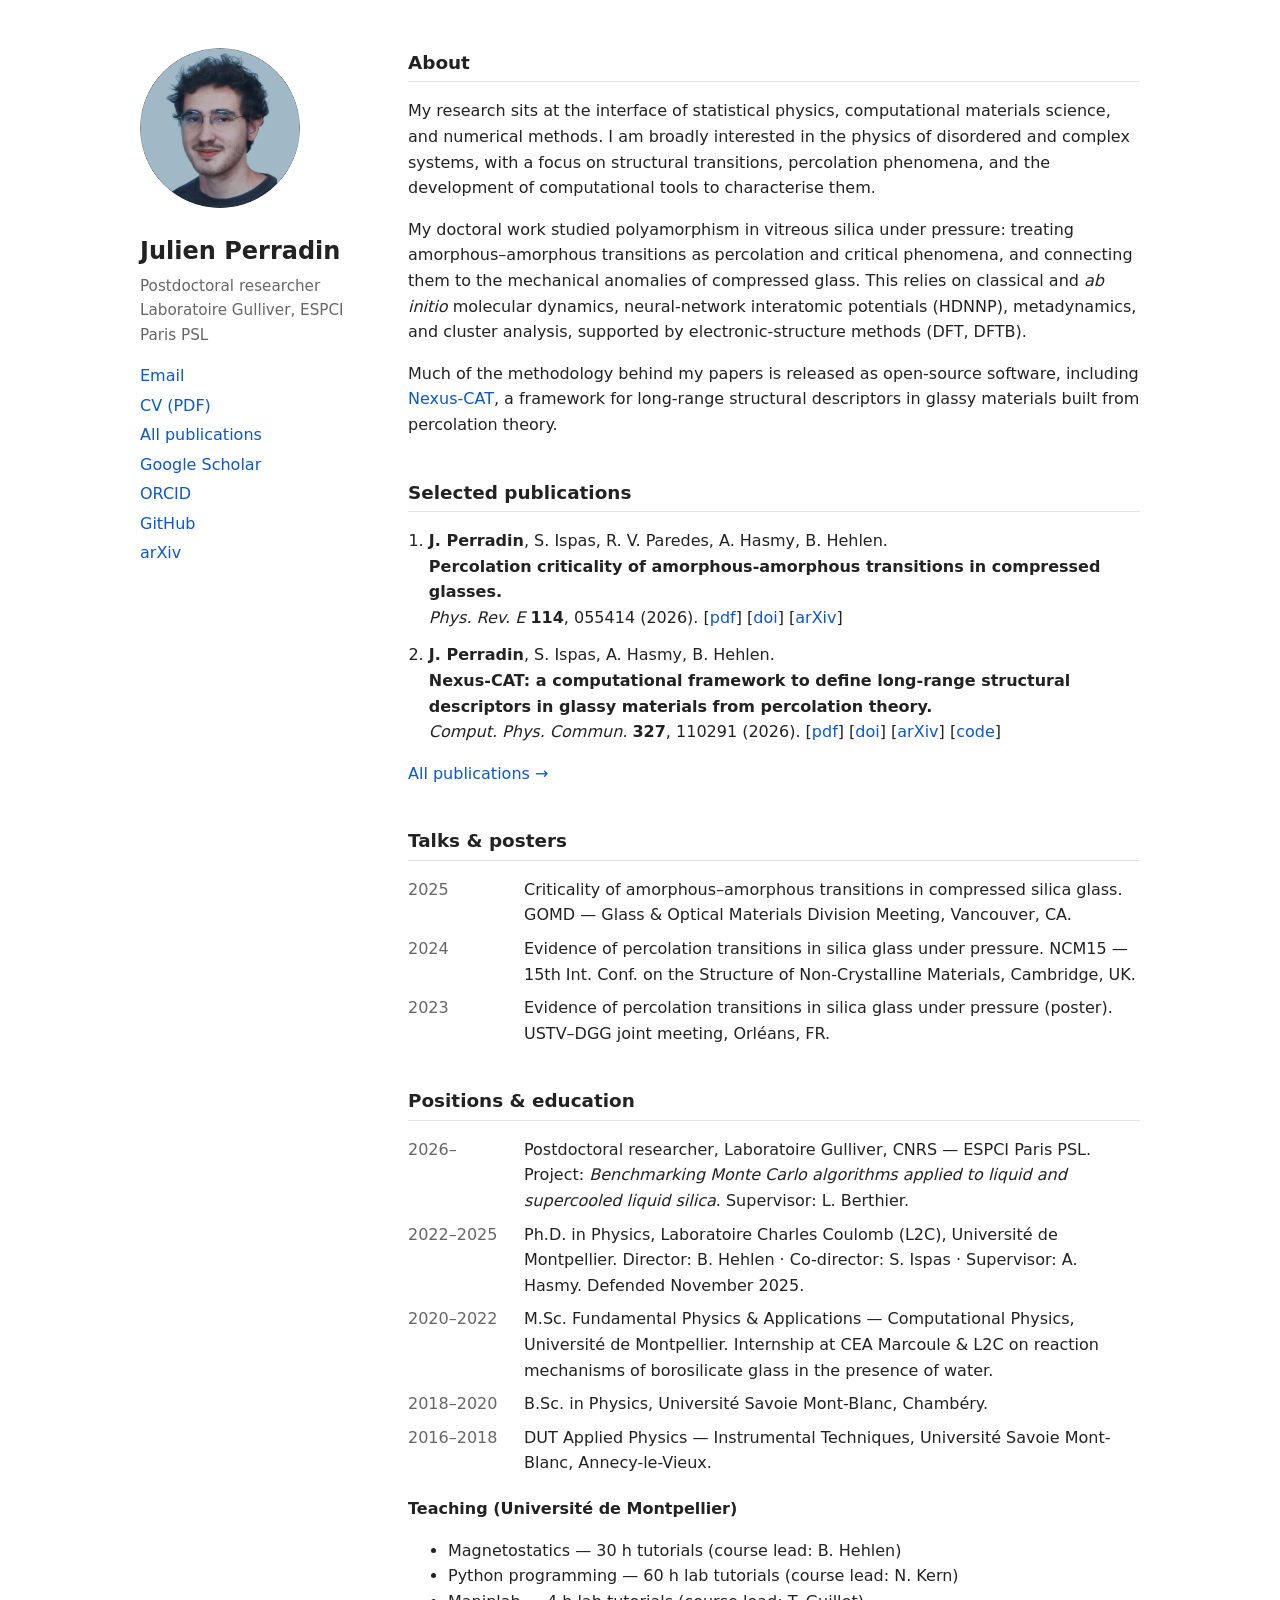
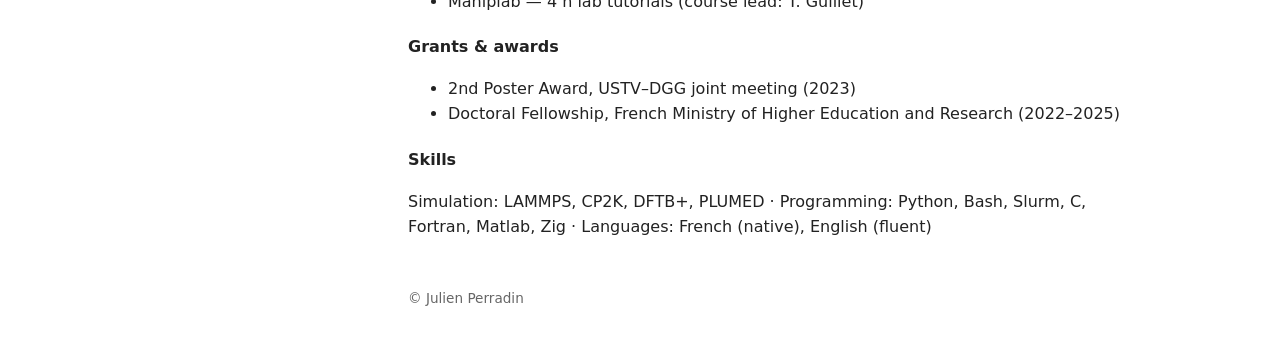
==== commit d8b341b8: "content: selected publications, full list page with thesis entry" ====
--- a/index.html
+++ b/index.html
@@ -6,18 +6,19 @@
 <title>Julien Perradin — Computational Physics of Disordered Materials</title>
 <meta name="description" content="Dr. Julien Perradin — computational physicist working on statistical physics, disordered systems, and polyamorphism in glasses such as vitreous silica under pressure." />
 <link rel="icon" href="assets/favicon.svg" type="image/svg+xml" />
-<link rel="stylesheet" href="styles.css" />
+<link rel="stylesheet" href="styles.css?v=3" />
 </head>
 <body>
 <div class="layout">
 
 <aside>
-  <img src="assets/julien.jpg" alt="Photo of Julien Perradin" />
+  <img src="assets/julien.jpg" alt="Photo of Julien Perradin" width="160" height="160" />
   <h1>Julien Perradin</h1>
   <p class="role">Postdoctoral researcher<br />Laboratoire Gulliver, ESPCI Paris PSL</p>
   <nav class="links">
     <a href="mailto:julien.perradin@protonmail.com">Email</a>
     <a href="assets/Perradin-CV.pdf">CV (PDF)</a>
+    <a href="publications.html">All publications</a>
     <a href="https://scholar.google.com/citations?hl=en&amp;user=xru1X6YAAAAJ">Google Scholar</a>
     <a href="https://orcid.org/0009-0009-5649-9414">ORCID</a>
     <a href="https://github.com/jperradin">GitHub</a>
@@ -44,7 +45,7 @@
 </section>
 
 <section id="publications">
-  <h2>Publications</h2>
+  <h2>Selected publications</h2>
   <ol class="pubs">
     <li><b>J. Perradin</b>, S. Ispas, R. V. Paredes, A. Hasmy, B. Hehlen.
       <span class="title">Percolation criticality of amorphous-amorphous transitions in compressed glasses.</span>
@@ -59,13 +60,8 @@
       [<a href="https://doi.org/10.1016/j.cpc.2026.110291">doi</a>]
       [<a href="https://arxiv.org/abs/2604.11476">arXiv</a>]
       [<a href="https://github.com/jperradin/nexus">code</a>]</li>
-    <li><b>J. Perradin</b>, S. Ispas, A. Hasmy, B. Hehlen.
-      <span class="title">Percolation-driven mechanical anomalies in compressed vitreous silica.</span>
-      In preparation.</li>
   </ol>
-  <p class="note">PhD thesis: <i>Polyamorphism in vitreous silica under pressure: from percolation
-  transitions to mechanical responses, a molecular dynamics study</i>, Université de Montpellier (2025).
-  [<a href="files/perradin-2025-phd-thesis.pdf">pdf</a>]</p>
+  <p><a href="publications.html">All publications →</a></p>
 </section>
 
 <section id="talks">
--- a/styles.css
+++ b/styles.css
@@ -31,6 +31,7 @@
 aside { position: sticky; top: 48px; align-self: start; }
 aside img { width: 160px; height: 160px; object-fit: cover; border-radius: 50%; }
 h1 { font-size: 1.5rem; margin: 16px 0 4px; }
+h1 a { color: inherit; }
 .role { color: var(--muted); margin: 0 0 16px; font-size: 0.95rem; }
 .links { display: flex; flex-direction: column; gap: 4px; }
 
@@ -46,7 +47,6 @@
 ul.dated li { display: flex; gap: 12px; margin-bottom: 8px; }
 ul.dated .when { flex: 0 0 6.5em; color: var(--muted); }
 
-.note { font-size: 0.92em; color: var(--muted); }
 
 footer { margin-top: 48px; font-size: 0.85em; color: var(--muted); }
 
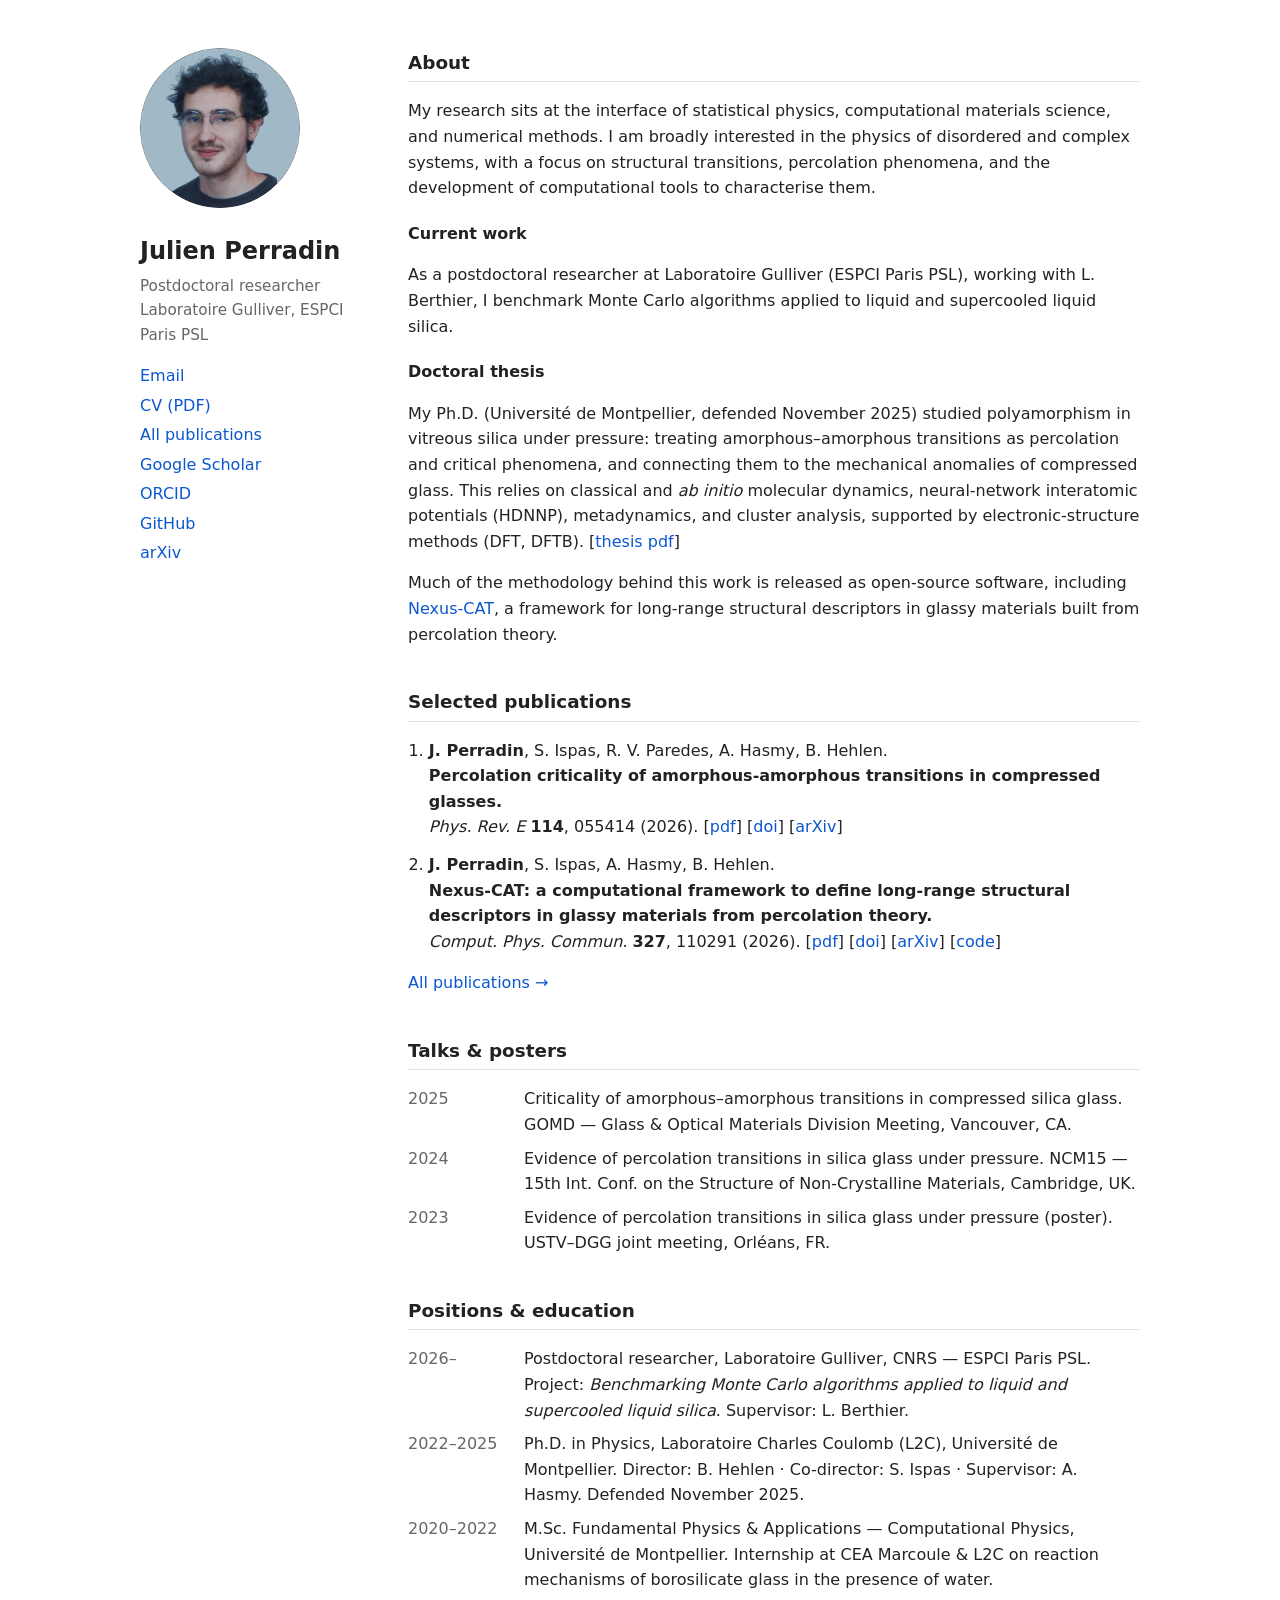
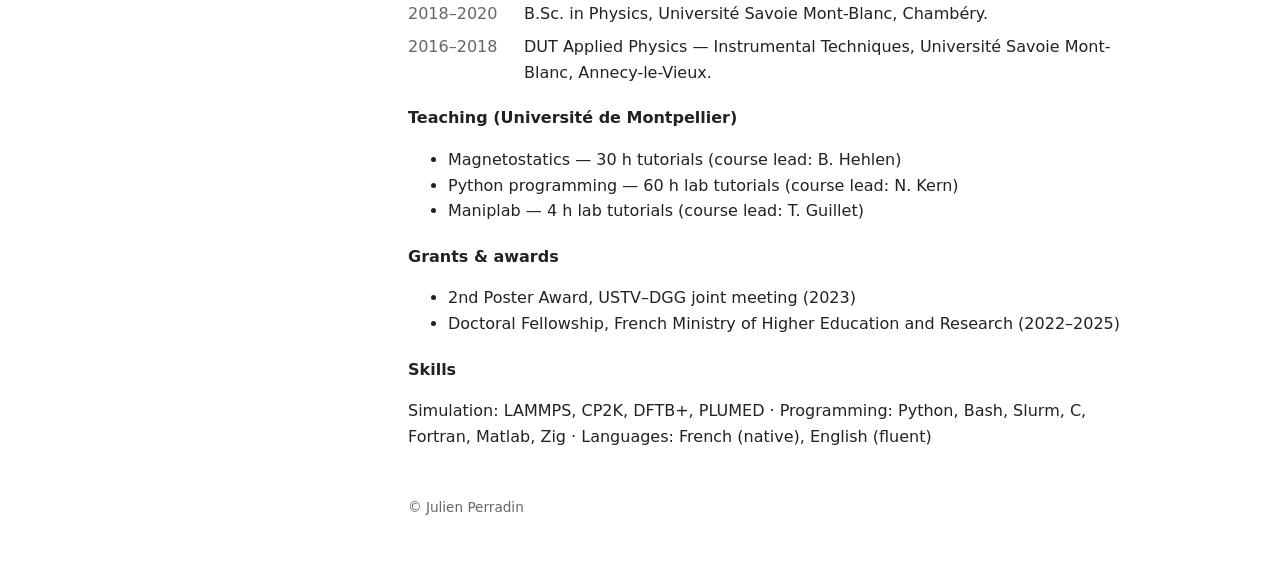
==== commit 0e3d28b2: "content: split About into current work and doctoral thesis" ====
--- a/index.html
+++ b/index.html
@@ -34,12 +34,19 @@
   and numerical methods. I am broadly interested in the physics of disordered and complex systems,
   with a focus on structural transitions, percolation phenomena, and the development of
   computational tools to characterise them.</p>
-  <p>My doctoral work studied polyamorphism in vitreous silica under pressure: treating
-  amorphous–amorphous transitions as percolation and critical phenomena, and connecting them to
-  the mechanical anomalies of compressed glass. This relies on classical and <i>ab initio</i>
-  molecular dynamics, neural-network interatomic potentials (HDNNP), metadynamics, and cluster
-  analysis, supported by electronic-structure methods (DFT, DFTB).</p>
-  <p>Much of the methodology behind my papers is released as open-source software, including
+
+  <h3>Current work</h3>
+  <p>As a postdoctoral researcher at Laboratoire Gulliver (ESPCI Paris PSL), working with L. Berthier,
+  I benchmark Monte Carlo algorithms applied to liquid and supercooled liquid silica.</p>
+
+  <h3>Doctoral thesis</h3>
+  <p>My Ph.D. (Université de Montpellier, defended November 2025) studied polyamorphism in vitreous
+  silica under pressure: treating amorphous–amorphous transitions as percolation and critical
+  phenomena, and connecting them to the mechanical anomalies of compressed glass. This relies on
+  classical and <i>ab initio</i> molecular dynamics, neural-network interatomic potentials (HDNNP),
+  metadynamics, and cluster analysis, supported by electronic-structure methods (DFT, DFTB).
+  [<a href="files/perradin-2025-phd-thesis.pdf">thesis pdf</a>]</p>
+  <p>Much of the methodology behind this work is released as open-source software, including
   <a href="https://github.com/jperradin/nexus">Nexus-CAT</a>, a framework for long-range
   structural descriptors in glassy materials built from percolation theory.</p>
 </section>
